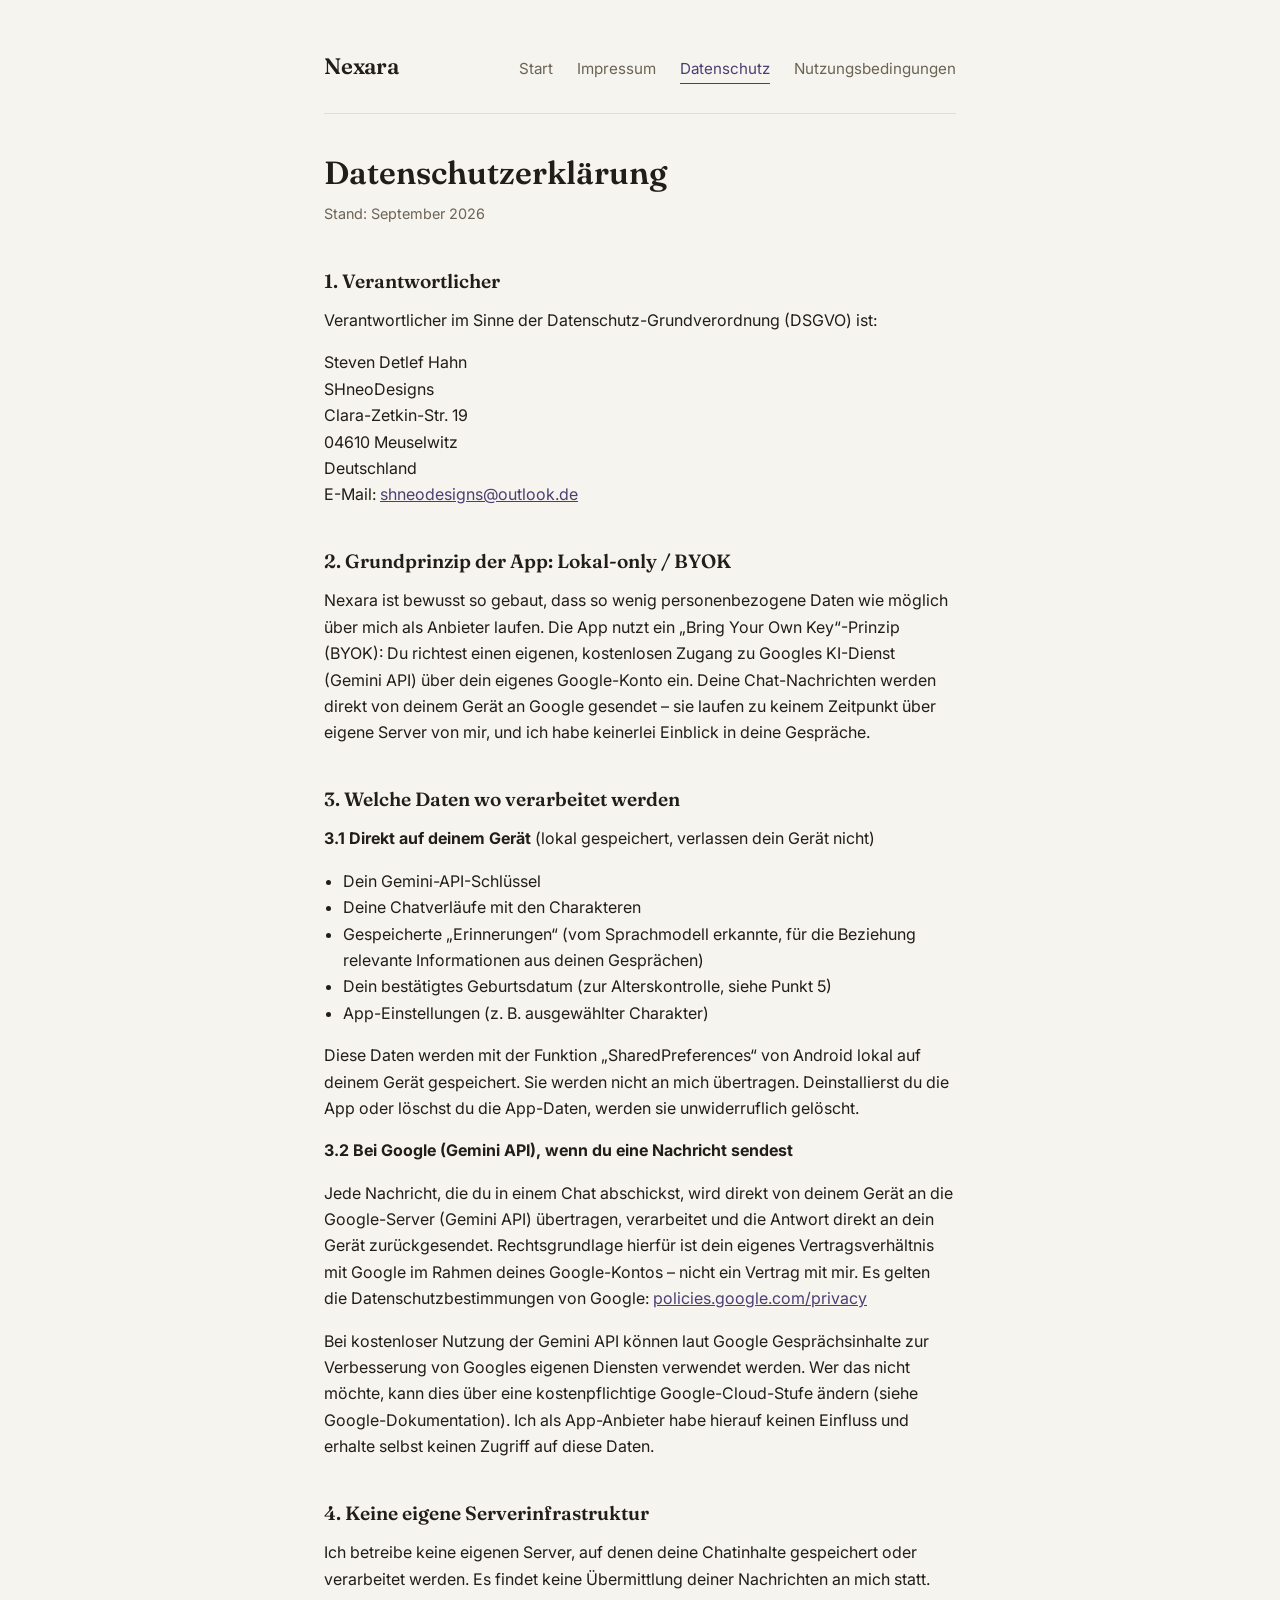
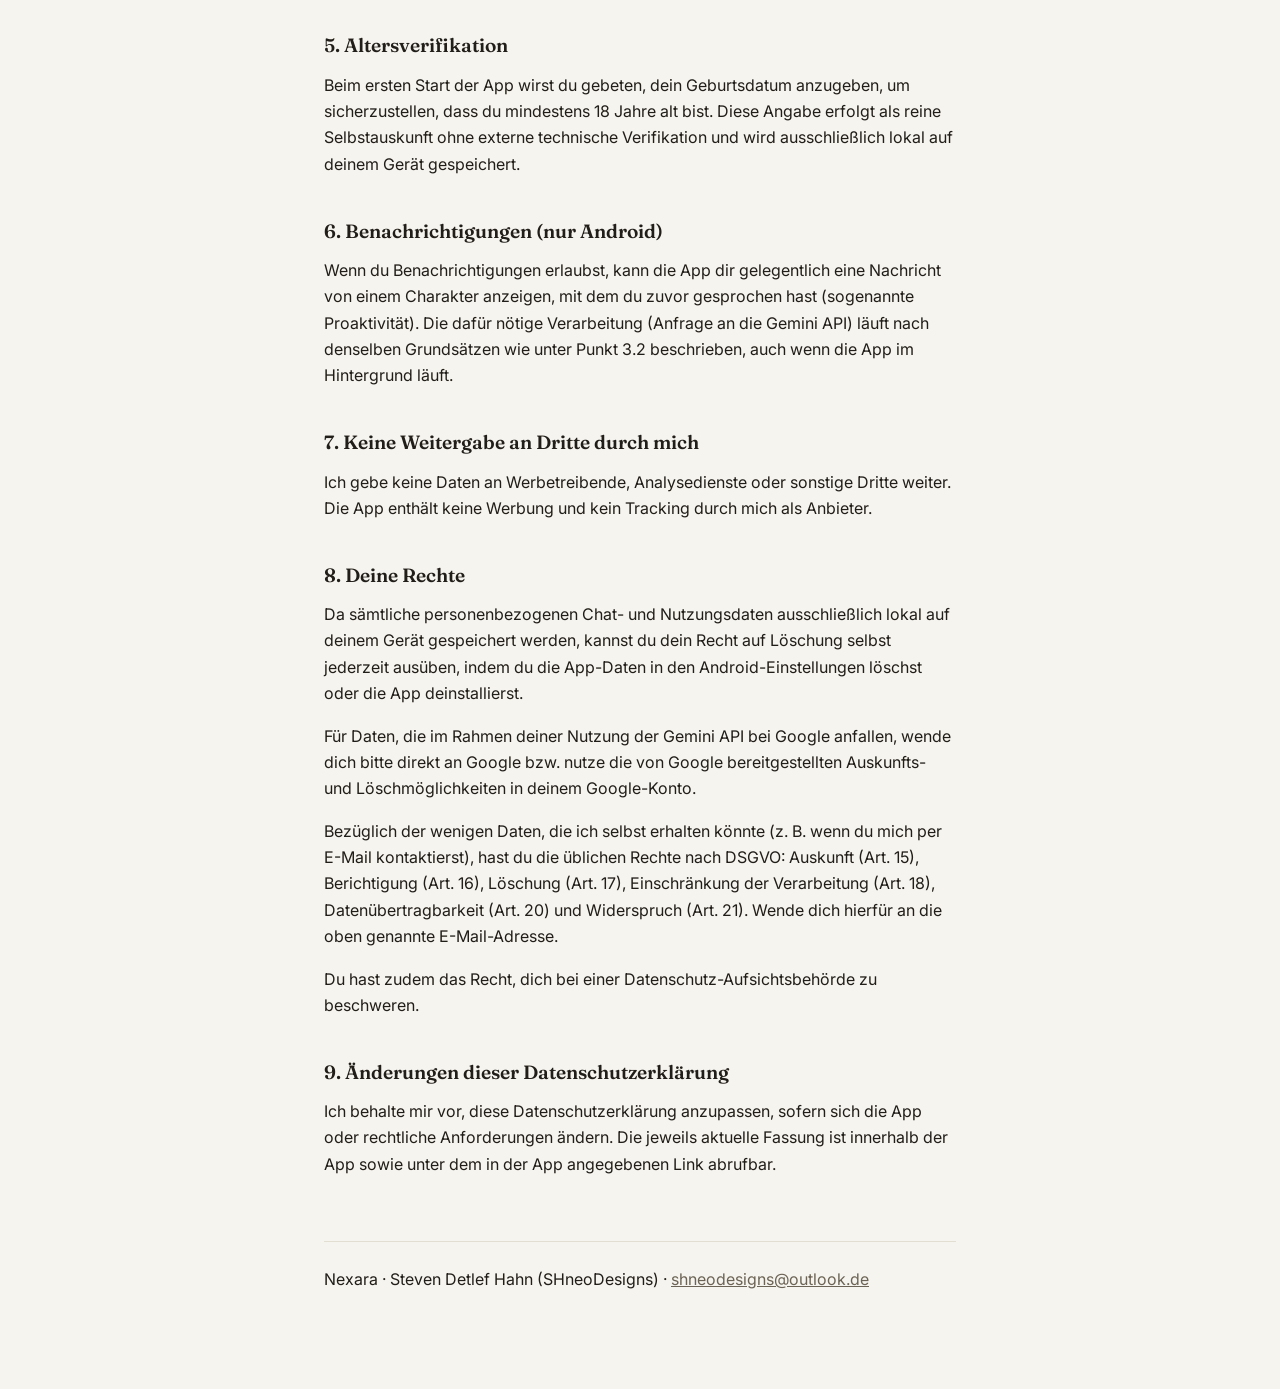
==== datenschutz.html @ 1ff5580c "Add files via upload" ====
<!DOCTYPE html>
<html lang="de">
<head>
<meta charset="UTF-8">
<meta name="viewport" content="width=device-width, initial-scale=1">
<title>Datenschutzerklärung – Nexara</title>
<meta name="description" content="Datenschutzerklärung der App Nexara gemäß DSGVO.">
<link rel="preconnect" href="https://fonts.googleapis.com">
<link href="https://fonts.googleapis.com/css2?family=Fraunces:wght@500;600&family=Inter:wght@400;500&display=swap" rel="stylesheet">
<link rel="stylesheet" href="style.css">
</head>
<body>
<div class="wrap">

  <header class="site">
    <a class="wordmark" href="index.html">Nexara</a>
    <nav class="site">
      <a href="index.html">Start</a>
      <a href="impressum.html">Impressum</a>
      <a href="datenschutz.html" aria-current="page">Datenschutz</a>
      <a href="nutzungsbedingungen.html">Nutzungsbedingungen</a>
    </nav>
  </header>

  <main>
    <h1>Datenschutzerklärung</h1>
    <p class="meta">Stand: September 2026</p>

    <h2>1. Verantwortlicher</h2>
    <p>Verantwortlicher im Sinne der Datenschutz-Grundverordnung (DSGVO) ist:</p>
    <p>
      Steven Detlef Hahn<br>
      SHneoDesigns<br>
      Clara-Zetkin-Str. 19<br>
      04610 Meuselwitz<br>
      Deutschland<br>
      E-Mail: <a href="mailto:shneodesigns@outlook.de">shneodesigns@outlook.de</a>
    </p>

    <h2>2. Grundprinzip der App: Lokal-only / BYOK</h2>
    <p>Nexara ist bewusst so gebaut, dass so wenig personenbezogene Daten wie möglich über mich als Anbieter laufen. Die App nutzt ein „Bring Your Own Key“-Prinzip (BYOK): Du richtest einen eigenen, kostenlosen Zugang zu Googles KI-Dienst (Gemini API) über dein eigenes Google-Konto ein. Deine Chat-Nachrichten werden direkt von deinem Gerät an Google gesendet – sie laufen zu keinem Zeitpunkt über eigene Server von mir, und ich habe keinerlei Einblick in deine Gespräche.</p>

    <h2>3. Welche Daten wo verarbeitet werden</h2>
    <p><strong>3.1 Direkt auf deinem Gerät</strong> (lokal gespeichert, verlassen dein Gerät nicht)</p>
    <ul>
      <li>Dein Gemini-API-Schlüssel</li>
      <li>Deine Chatverläufe mit den Charakteren</li>
      <li>Gespeicherte „Erinnerungen“ (vom Sprachmodell erkannte, für die Beziehung relevante Informationen aus deinen Gesprächen)</li>
      <li>Dein bestätigtes Geburtsdatum (zur Alterskontrolle, siehe Punkt 5)</li>
      <li>App-Einstellungen (z. B. ausgewählter Charakter)</li>
    </ul>
    <p>Diese Daten werden mit der Funktion „SharedPreferences“ von Android lokal auf deinem Gerät gespeichert. Sie werden nicht an mich übertragen. Deinstallierst du die App oder löschst du die App-Daten, werden sie unwiderruflich gelöscht.</p>

    <p><strong>3.2 Bei Google (Gemini API), wenn du eine Nachricht sendest</strong></p>
    <p>Jede Nachricht, die du in einem Chat abschickst, wird direkt von deinem Gerät an die Google-Server (Gemini API) übertragen, verarbeitet und die Antwort direkt an dein Gerät zurückgesendet. Rechtsgrundlage hierfür ist dein eigenes Vertragsverhältnis mit Google im Rahmen deines Google-Kontos – nicht ein Vertrag mit mir. Es gelten die Datenschutzbestimmungen von Google: <a href="https://policies.google.com/privacy" target="_blank" rel="noopener">policies.google.com/privacy</a></p>
    <p>Bei kostenloser Nutzung der Gemini API können laut Google Gesprächsinhalte zur Verbesserung von Googles eigenen Diensten verwendet werden. Wer das nicht möchte, kann dies über eine kostenpflichtige Google-Cloud-Stufe ändern (siehe Google-Dokumentation). Ich als App-Anbieter habe hierauf keinen Einfluss und erhalte selbst keinen Zugriff auf diese Daten.</p>

    <h2>4. Keine eigene Serverinfrastruktur</h2>
    <p>Ich betreibe keine eigenen Server, auf denen deine Chatinhalte gespeichert oder verarbeitet werden. Es findet keine Übermittlung deiner Nachrichten an mich statt.</p>

    <h2>5. Altersverifikation</h2>
    <p>Beim ersten Start der App wirst du gebeten, dein Geburtsdatum anzugeben, um sicherzustellen, dass du mindestens 18 Jahre alt bist. Diese Angabe erfolgt als reine Selbstauskunft ohne externe technische Verifikation und wird ausschließlich lokal auf deinem Gerät gespeichert.</p>

    <h2>6. Benachrichtigungen (nur Android)</h2>
    <p>Wenn du Benachrichtigungen erlaubst, kann die App dir gelegentlich eine Nachricht von einem Charakter anzeigen, mit dem du zuvor gesprochen hast (sogenannte Proaktivität). Die dafür nötige Verarbeitung (Anfrage an die Gemini API) läuft nach denselben Grundsätzen wie unter Punkt 3.2 beschrieben, auch wenn die App im Hintergrund läuft.</p>

    <h2>7. Keine Weitergabe an Dritte durch mich</h2>
    <p>Ich gebe keine Daten an Werbetreibende, Analysedienste oder sonstige Dritte weiter. Die App enthält keine Werbung und kein Tracking durch mich als Anbieter.</p>

    <h2>8. Deine Rechte</h2>
    <p>Da sämtliche personenbezogenen Chat- und Nutzungsdaten ausschließlich lokal auf deinem Gerät gespeichert werden, kannst du dein Recht auf Löschung selbst jederzeit ausüben, indem du die App-Daten in den Android-Einstellungen löschst oder die App deinstallierst.</p>
    <p>Für Daten, die im Rahmen deiner Nutzung der Gemini API bei Google anfallen, wende dich bitte direkt an Google bzw. nutze die von Google bereitgestellten Auskunfts- und Löschmöglichkeiten in deinem Google-Konto.</p>
    <p>Bezüglich der wenigen Daten, die ich selbst erhalten könnte (z. B. wenn du mich per E-Mail kontaktierst), hast du die üblichen Rechte nach DSGVO: Auskunft (Art. 15), Berichtigung (Art. 16), Löschung (Art. 17), Einschränkung der Verarbeitung (Art. 18), Datenübertragbarkeit (Art. 20) und Widerspruch (Art. 21). Wende dich hierfür an die oben genannte E-Mail-Adresse.</p>
    <p>Du hast zudem das Recht, dich bei einer Datenschutz-Aufsichtsbehörde zu beschweren.</p>

    <h2>9. Änderungen dieser Datenschutzerklärung</h2>
    <p>Ich behalte mir vor, diese Datenschutzerklärung anzupassen, sofern sich die App oder rechtliche Anforderungen ändern. Die jeweils aktuelle Fassung ist innerhalb der App sowie unter dem in der App angegebenen Link abrufbar.</p>
  </main>

  <footer class="site">
    <p>Nexara · Steven Detlef Hahn (SHneoDesigns) · <a href="mailto:shneodesigns@outlook.de">shneodesigns@outlook.de</a></p>
  </footer>

</div>
</body>
</html>
---- style.css ----
:root {
  --bg: #F6F4EE;
  --ink: #211D18;
  --ink-muted: #6B6355;
  --accent: #4B3F72;
  --accent-soft: #EFEAF7;
  --border: #E3DED2;
}

* { box-sizing: border-box; }

body {
  background: var(--bg);
  color: var(--ink);
  font-family: 'Inter', -apple-system, Segoe UI, Roboto, sans-serif;
  line-height: 1.65;
  margin: 0;
  -webkit-font-smoothing: antialiased;
}

.wrap {
  max-width: 680px;
  margin: 0 auto;
  padding: 3rem 1.5rem 5rem;
}

header.site {
  display: flex;
  justify-content: space-between;
  align-items: baseline;
  flex-wrap: wrap;
  row-gap: 1rem;
  column-gap: 2rem;
  padding-bottom: 1.75rem;
  border-bottom: 1px solid var(--border);
  margin-bottom: 2.5rem;
}

.wordmark {
  font-family: 'Fraunces', Georgia, serif;
  font-size: 1.4rem;
  font-weight: 600;
  letter-spacing: -0.01em;
  color: var(--ink);
  text-decoration: none;
}

nav.site {
  display: flex;
  flex-wrap: wrap;
  column-gap: 1.5rem;
  row-gap: 0.4rem;
}

nav.site a {
  color: var(--ink-muted);
  text-decoration: none;
  font-size: 0.95rem;
  padding-bottom: 2px;
  border-bottom: 1px solid transparent;
}

nav.site a:hover {
  color: var(--ink);
}

nav.site a[aria-current="page"] {
  color: var(--accent);
  border-bottom: 1px solid var(--accent);
}

h1 {
  font-family: 'Fraunces', Georgia, serif;
  font-weight: 600;
  font-size: 2rem;
  line-height: 1.2;
  margin: 0 0 0.6rem;
}

.meta {
  color: var(--ink-muted);
  font-size: 0.9rem;
  margin-bottom: 2.5rem;
}

h2 {
  font-family: 'Fraunces', Georgia, serif;
  font-weight: 600;
  font-size: 1.2rem;
  margin-top: 2.4rem;
  margin-bottom: 0.6rem;
  color: var(--ink);
}

p, li {
  font-size: 1rem;
  color: var(--ink);
}

p {
  margin: 0 0 1rem;
}

ul {
  padding-left: 1.2rem;
  margin: 0 0 1rem;
}

a {
  color: var(--accent);
}

a:hover {
  text-decoration-thickness: 2px;
}

section + section {
  margin-top: 0;
}

.intro {
  font-size: 1.1rem;
  color: var(--ink-muted);
  max-width: 58ch;
  margin-bottom: 2.5rem;
}

.doclist {
  list-style: none;
  padding: 0;
  margin: 0;
  display: flex;
  flex-direction: column;
  gap: 0.9rem;
}

.doclist a {
  display: block;
  padding: 1rem 1.25rem;
  border: 1px solid var(--border);
  border-radius: 4px;
  text-decoration: none;
  color: var(--ink);
  background: #FFFFFF;
}

.doclist a:hover {
  border-color: var(--accent);
}

.doclist .label {
  font-family: 'Fraunces', Georgia, serif;
  font-size: 1.05rem;
  display: block;
}

.doclist .desc {
  color: var(--ink-muted);
  font-size: 0.9rem;
  margin-top: 0.25rem;
  display: block;
}

footer.site {
  margin-top: 4rem;
  padding-top: 1.5rem;
  border-top: 1px solid var(--border);
  color: var(--ink-muted);
  font-size: 0.85rem;
}

footer.site a {
  color: var(--ink-muted);
}

@media (max-width: 480px) {
  h1 { font-size: 1.6rem; }
  .wrap { padding: 2rem 1.25rem 3.5rem; }
}
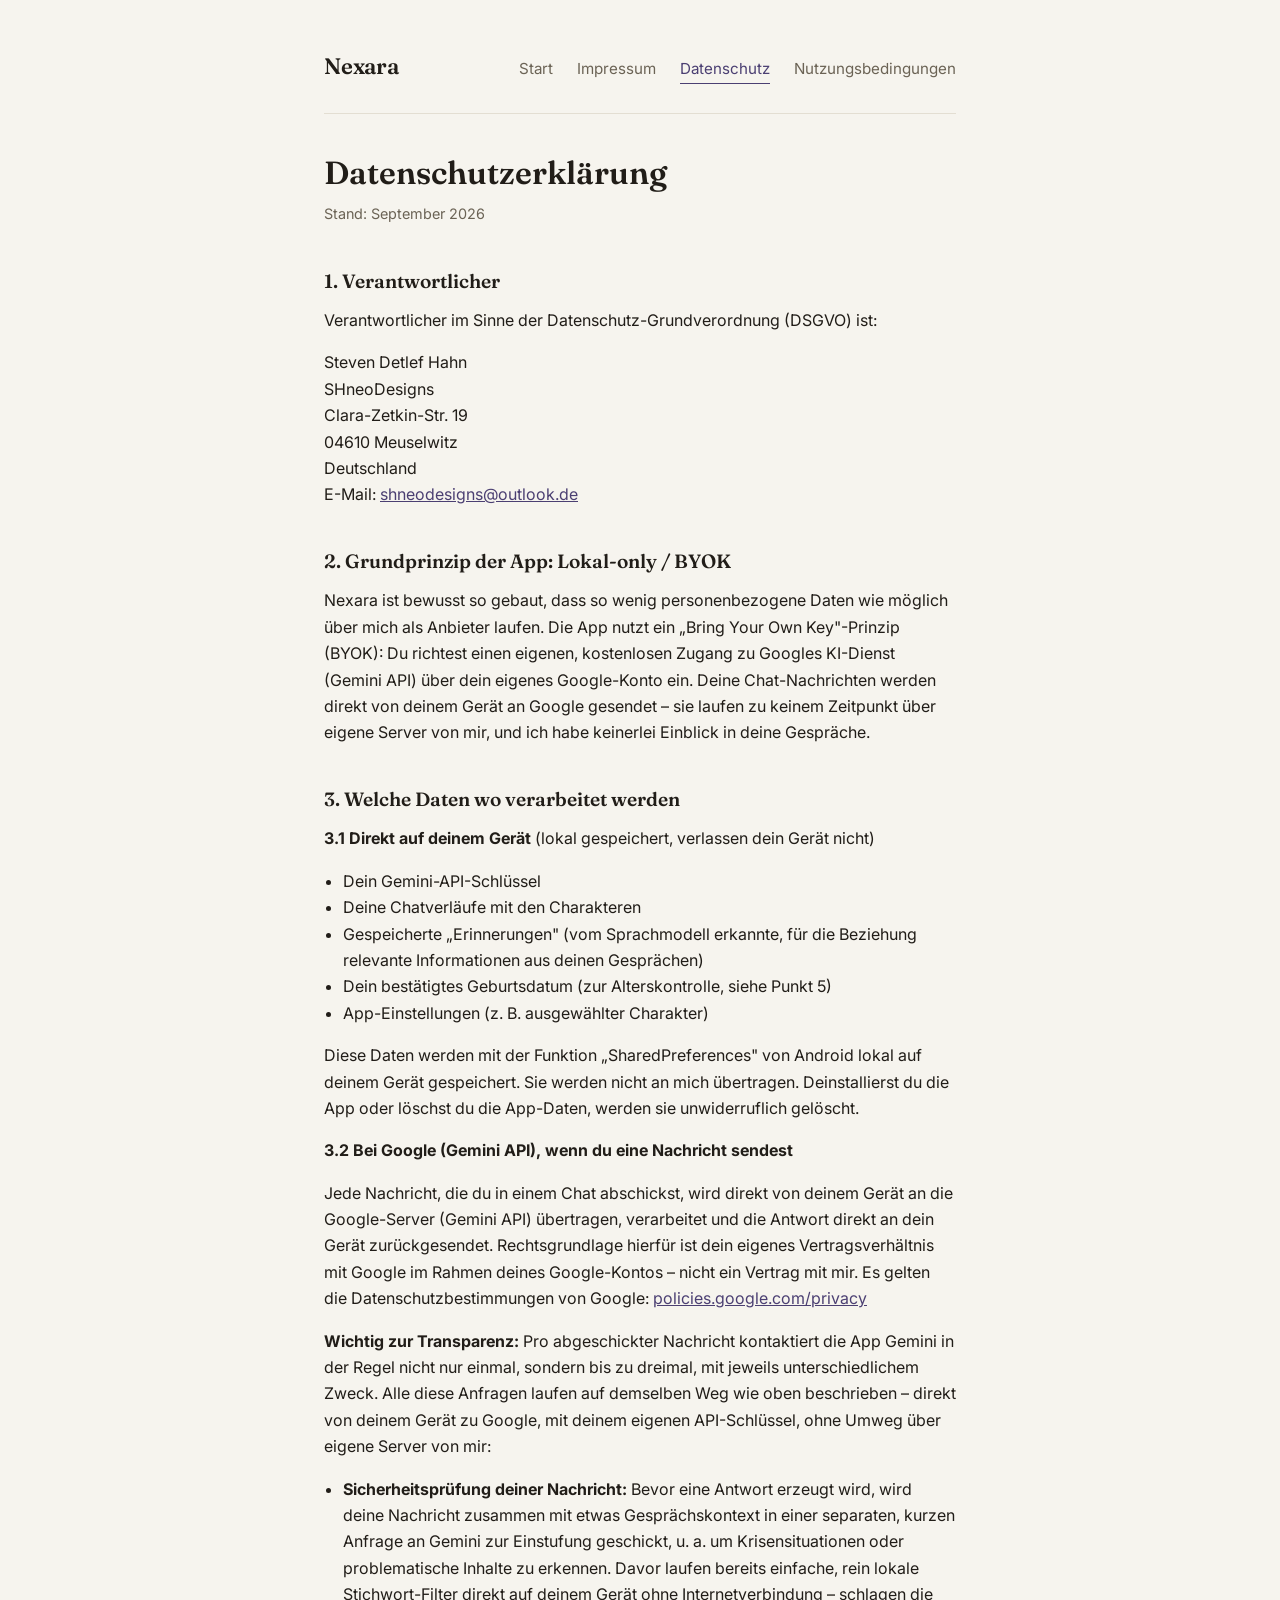
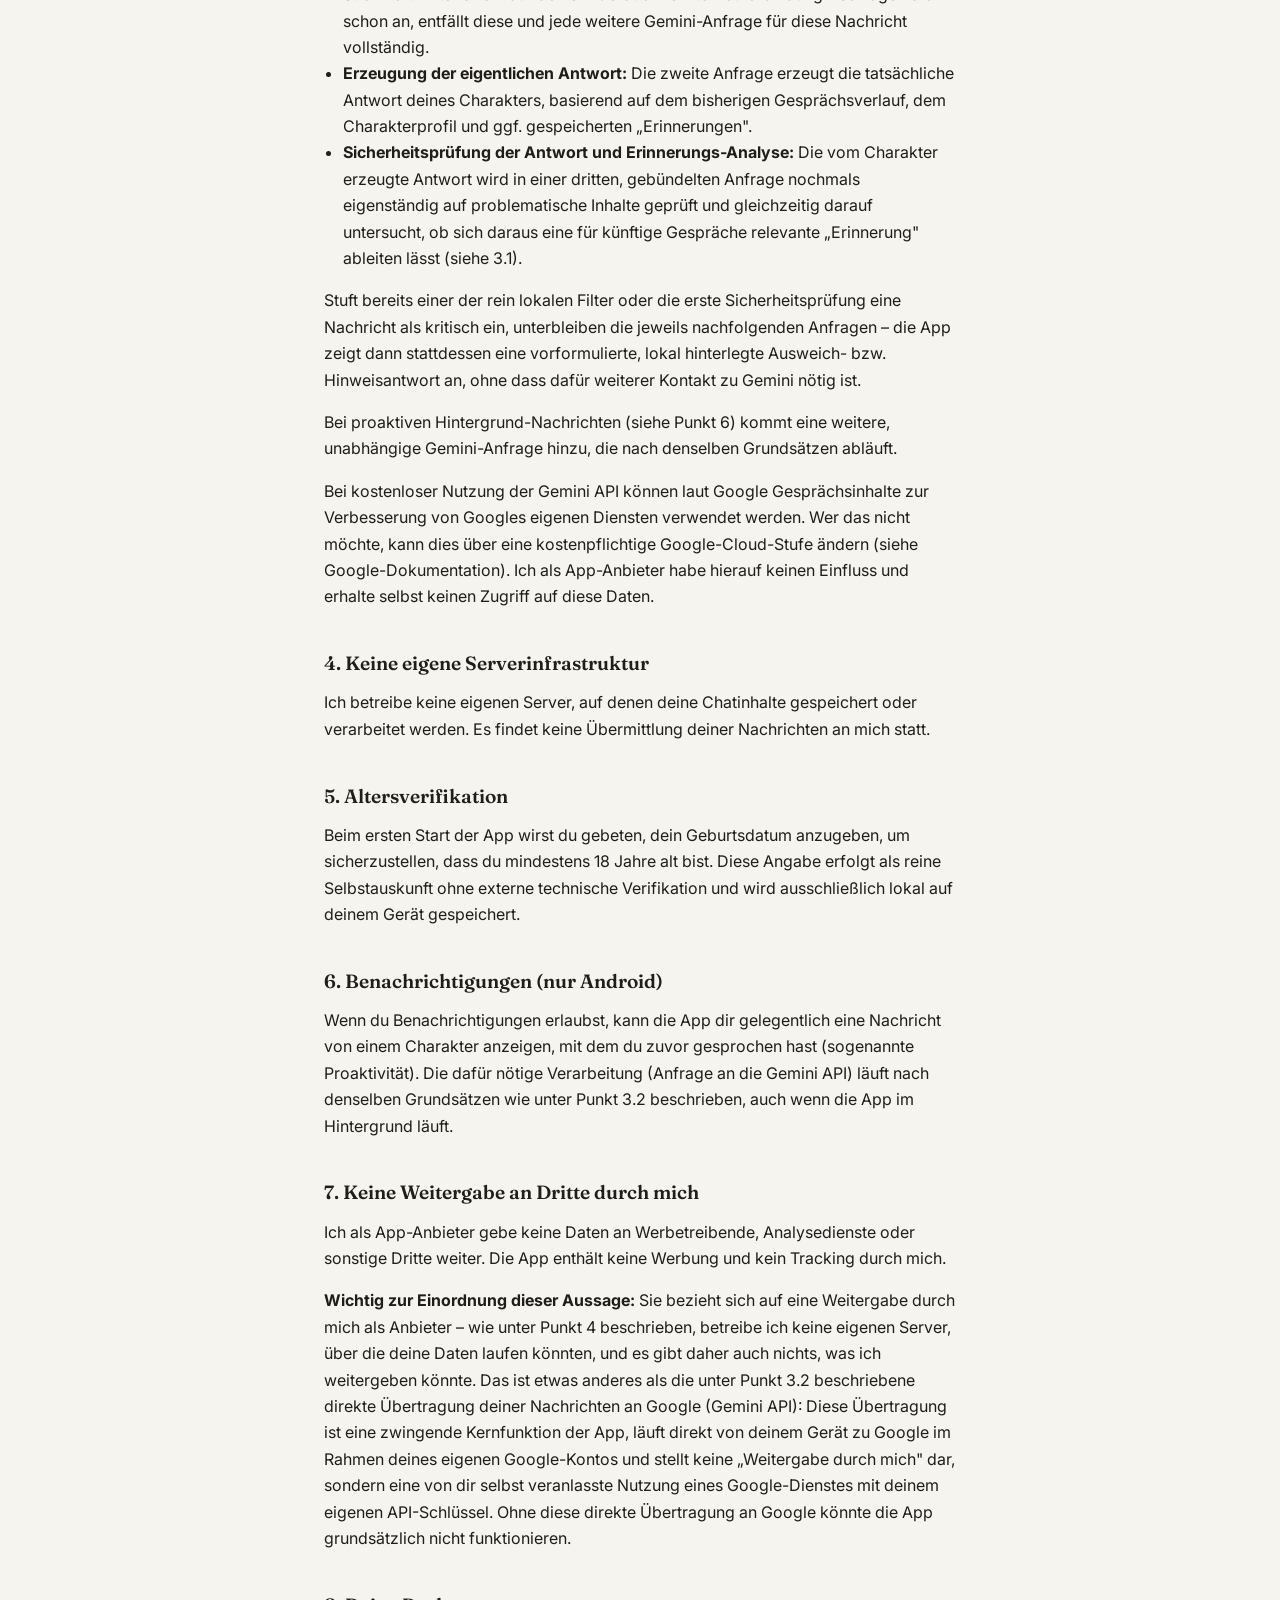
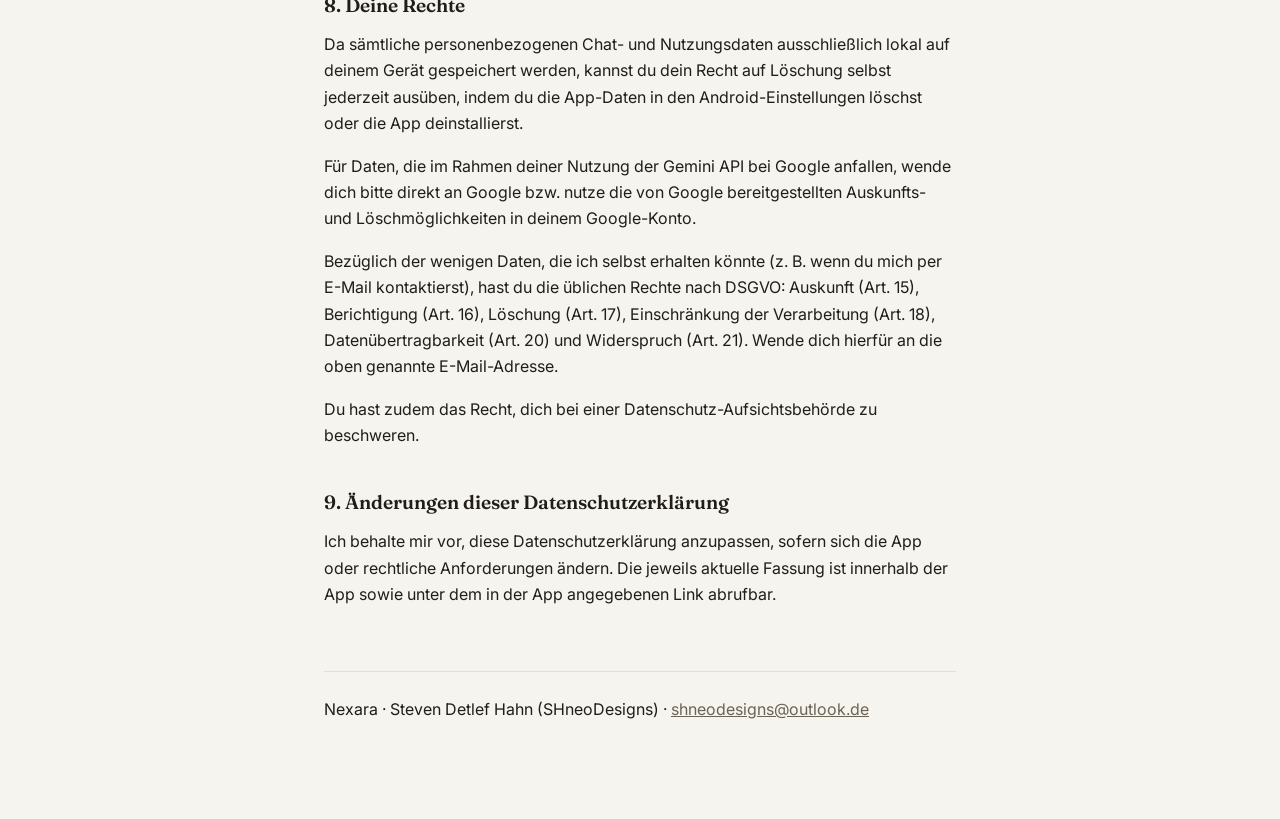
==== commit 7143378f: "Fix HTML entity encoding in datenschutz.html" ====
--- a/datenschutz.html
+++ b/datenschutz.html
@@ -38,21 +38,31 @@
     </p>
 
     <h2>2. Grundprinzip der App: Lokal-only / BYOK</h2>
-    <p>Nexara ist bewusst so gebaut, dass so wenig personenbezogene Daten wie möglich über mich als Anbieter laufen. Die App nutzt ein „Bring Your Own Key“-Prinzip (BYOK): Du richtest einen eigenen, kostenlosen Zugang zu Googles KI-Dienst (Gemini API) über dein eigenes Google-Konto ein. Deine Chat-Nachrichten werden direkt von deinem Gerät an Google gesendet – sie laufen zu keinem Zeitpunkt über eigene Server von mir, und ich habe keinerlei Einblick in deine Gespräche.</p>
+    <p>Nexara ist bewusst so gebaut, dass so wenig personenbezogene Daten wie möglich über mich als Anbieter laufen. Die App nutzt ein „Bring Your Own Key"-Prinzip (BYOK): Du richtest einen eigenen, kostenlosen Zugang zu Googles KI-Dienst (Gemini API) über dein eigenes Google-Konto ein. Deine Chat-Nachrichten werden direkt von deinem Gerät an Google gesendet – sie laufen zu keinem Zeitpunkt über eigene Server von mir, und ich habe keinerlei Einblick in deine Gespräche.</p>
 
     <h2>3. Welche Daten wo verarbeitet werden</h2>
     <p><strong>3.1 Direkt auf deinem Gerät</strong> (lokal gespeichert, verlassen dein Gerät nicht)</p>
     <ul>
       <li>Dein Gemini-API-Schlüssel</li>
       <li>Deine Chatverläufe mit den Charakteren</li>
-      <li>Gespeicherte „Erinnerungen“ (vom Sprachmodell erkannte, für die Beziehung relevante Informationen aus deinen Gesprächen)</li>
+      <li>Gespeicherte „Erinnerungen" (vom Sprachmodell erkannte, für die Beziehung relevante Informationen aus deinen Gesprächen)</li>
       <li>Dein bestätigtes Geburtsdatum (zur Alterskontrolle, siehe Punkt 5)</li>
       <li>App-Einstellungen (z. B. ausgewählter Charakter)</li>
     </ul>
-    <p>Diese Daten werden mit der Funktion „SharedPreferences“ von Android lokal auf deinem Gerät gespeichert. Sie werden nicht an mich übertragen. Deinstallierst du die App oder löschst du die App-Daten, werden sie unwiderruflich gelöscht.</p>
+    <p>Diese Daten werden mit der Funktion „SharedPreferences" von Android lokal auf deinem Gerät gespeichert. Sie werden nicht an mich übertragen. Deinstallierst du die App oder löschst du die App-Daten, werden sie unwiderruflich gelöscht.</p>
 
     <p><strong>3.2 Bei Google (Gemini API), wenn du eine Nachricht sendest</strong></p>
     <p>Jede Nachricht, die du in einem Chat abschickst, wird direkt von deinem Gerät an die Google-Server (Gemini API) übertragen, verarbeitet und die Antwort direkt an dein Gerät zurückgesendet. Rechtsgrundlage hierfür ist dein eigenes Vertragsverhältnis mit Google im Rahmen deines Google-Kontos – nicht ein Vertrag mit mir. Es gelten die Datenschutzbestimmungen von Google: <a href="https://policies.google.com/privacy" target="_blank" rel="noopener">policies.google.com/privacy</a></p>
+
+    <p><strong>Wichtig zur Transparenz:</strong> Pro abgeschickter Nachricht kontaktiert die App Gemini in der Regel nicht nur einmal, sondern bis zu dreimal, mit jeweils unterschiedlichem Zweck. Alle diese Anfragen laufen auf demselben Weg wie oben beschrieben – direkt von deinem Gerät zu Google, mit deinem eigenen API-Schlüssel, ohne Umweg über eigene Server von mir:</p>
+    <ul>
+      <li><strong>Sicherheitsprüfung deiner Nachricht:</strong> Bevor eine Antwort erzeugt wird, wird deine Nachricht zusammen mit etwas Gesprächskontext in einer separaten, kurzen Anfrage an Gemini zur Einstufung geschickt, u. a. um Krisensituationen oder problematische Inhalte zu erkennen. Davor laufen bereits einfache, rein lokale Stichwort-Filter direkt auf deinem Gerät ohne Internetverbindung – schlagen die schon an, entfällt diese und jede weitere Gemini-Anfrage für diese Nachricht vollständig.</li>
+      <li><strong>Erzeugung der eigentlichen Antwort:</strong> Die zweite Anfrage erzeugt die tatsächliche Antwort deines Charakters, basierend auf dem bisherigen Gesprächsverlauf, dem Charakterprofil und ggf. gespeicherten „Erinnerungen".</li>
+      <li><strong>Sicherheitsprüfung der Antwort und Erinnerungs-Analyse:</strong> Die vom Charakter erzeugte Antwort wird in einer dritten, gebündelten Anfrage nochmals eigenständig auf problematische Inhalte geprüft und gleichzeitig darauf untersucht, ob sich daraus eine für künftige Gespräche relevante „Erinnerung" ableiten lässt (siehe 3.1).</li>
+    </ul>
+    <p>Stuft bereits einer der rein lokalen Filter oder die erste Sicherheitsprüfung eine Nachricht als kritisch ein, unterbleiben die jeweils nachfolgenden Anfragen – die App zeigt dann stattdessen eine vorformulierte, lokal hinterlegte Ausweich- bzw. Hinweisantwort an, ohne dass dafür weiterer Kontakt zu Gemini nötig ist.</p>
+    <p>Bei proaktiven Hintergrund-Nachrichten (siehe Punkt 6) kommt eine weitere, unabhängige Gemini-Anfrage hinzu, die nach denselben Grundsätzen abläuft.</p>
+
     <p>Bei kostenloser Nutzung der Gemini API können laut Google Gesprächsinhalte zur Verbesserung von Googles eigenen Diensten verwendet werden. Wer das nicht möchte, kann dies über eine kostenpflichtige Google-Cloud-Stufe ändern (siehe Google-Dokumentation). Ich als App-Anbieter habe hierauf keinen Einfluss und erhalte selbst keinen Zugriff auf diese Daten.</p>
 
     <h2>4. Keine eigene Serverinfrastruktur</h2>
@@ -65,7 +75,8 @@
     <p>Wenn du Benachrichtigungen erlaubst, kann die App dir gelegentlich eine Nachricht von einem Charakter anzeigen, mit dem du zuvor gesprochen hast (sogenannte Proaktivität). Die dafür nötige Verarbeitung (Anfrage an die Gemini API) läuft nach denselben Grundsätzen wie unter Punkt 3.2 beschrieben, auch wenn die App im Hintergrund läuft.</p>
 
     <h2>7. Keine Weitergabe an Dritte durch mich</h2>
-    <p>Ich gebe keine Daten an Werbetreibende, Analysedienste oder sonstige Dritte weiter. Die App enthält keine Werbung und kein Tracking durch mich als Anbieter.</p>
+    <p>Ich als App-Anbieter gebe keine Daten an Werbetreibende, Analysedienste oder sonstige Dritte weiter. Die App enthält keine Werbung und kein Tracking durch mich.</p>
+    <p><strong>Wichtig zur Einordnung dieser Aussage:</strong> Sie bezieht sich auf eine Weitergabe durch mich als Anbieter – wie unter Punkt 4 beschrieben, betreibe ich keine eigenen Server, über die deine Daten laufen könnten, und es gibt daher auch nichts, was ich weitergeben könnte. Das ist etwas anderes als die unter Punkt 3.2 beschriebene direkte Übertragung deiner Nachrichten an Google (Gemini API): Diese Übertragung ist eine zwingende Kernfunktion der App, läuft direkt von deinem Gerät zu Google im Rahmen deines eigenen Google-Kontos und stellt keine „Weitergabe durch mich" dar, sondern eine von dir selbst veranlasste Nutzung eines Google-Dienstes mit deinem eigenen API-Schlüssel. Ohne diese direkte Übertragung an Google könnte die App grundsätzlich nicht funktionieren.</p>
 
     <h2>8. Deine Rechte</h2>
     <p>Da sämtliche personenbezogenen Chat- und Nutzungsdaten ausschließlich lokal auf deinem Gerät gespeichert werden, kannst du dein Recht auf Löschung selbst jederzeit ausüben, indem du die App-Daten in den Android-Einstellungen löschst oder die App deinstallierst.</p>
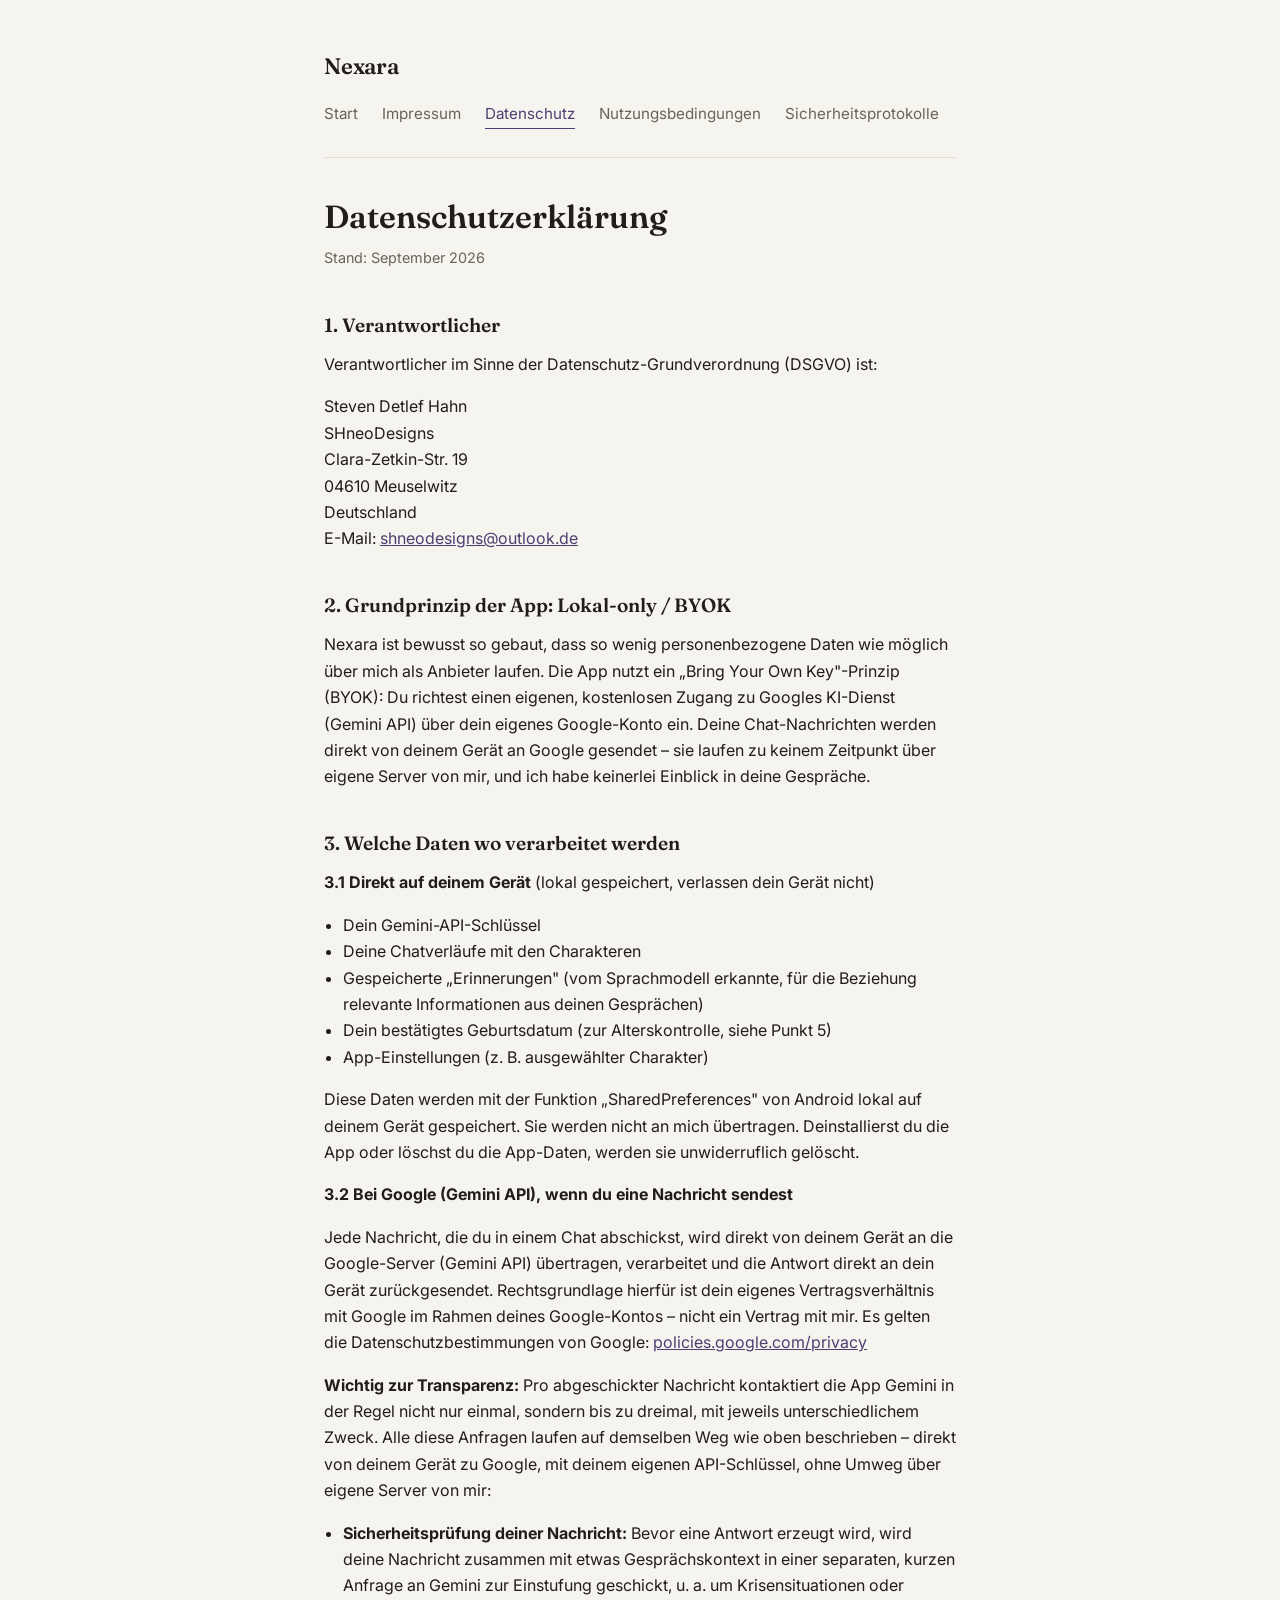
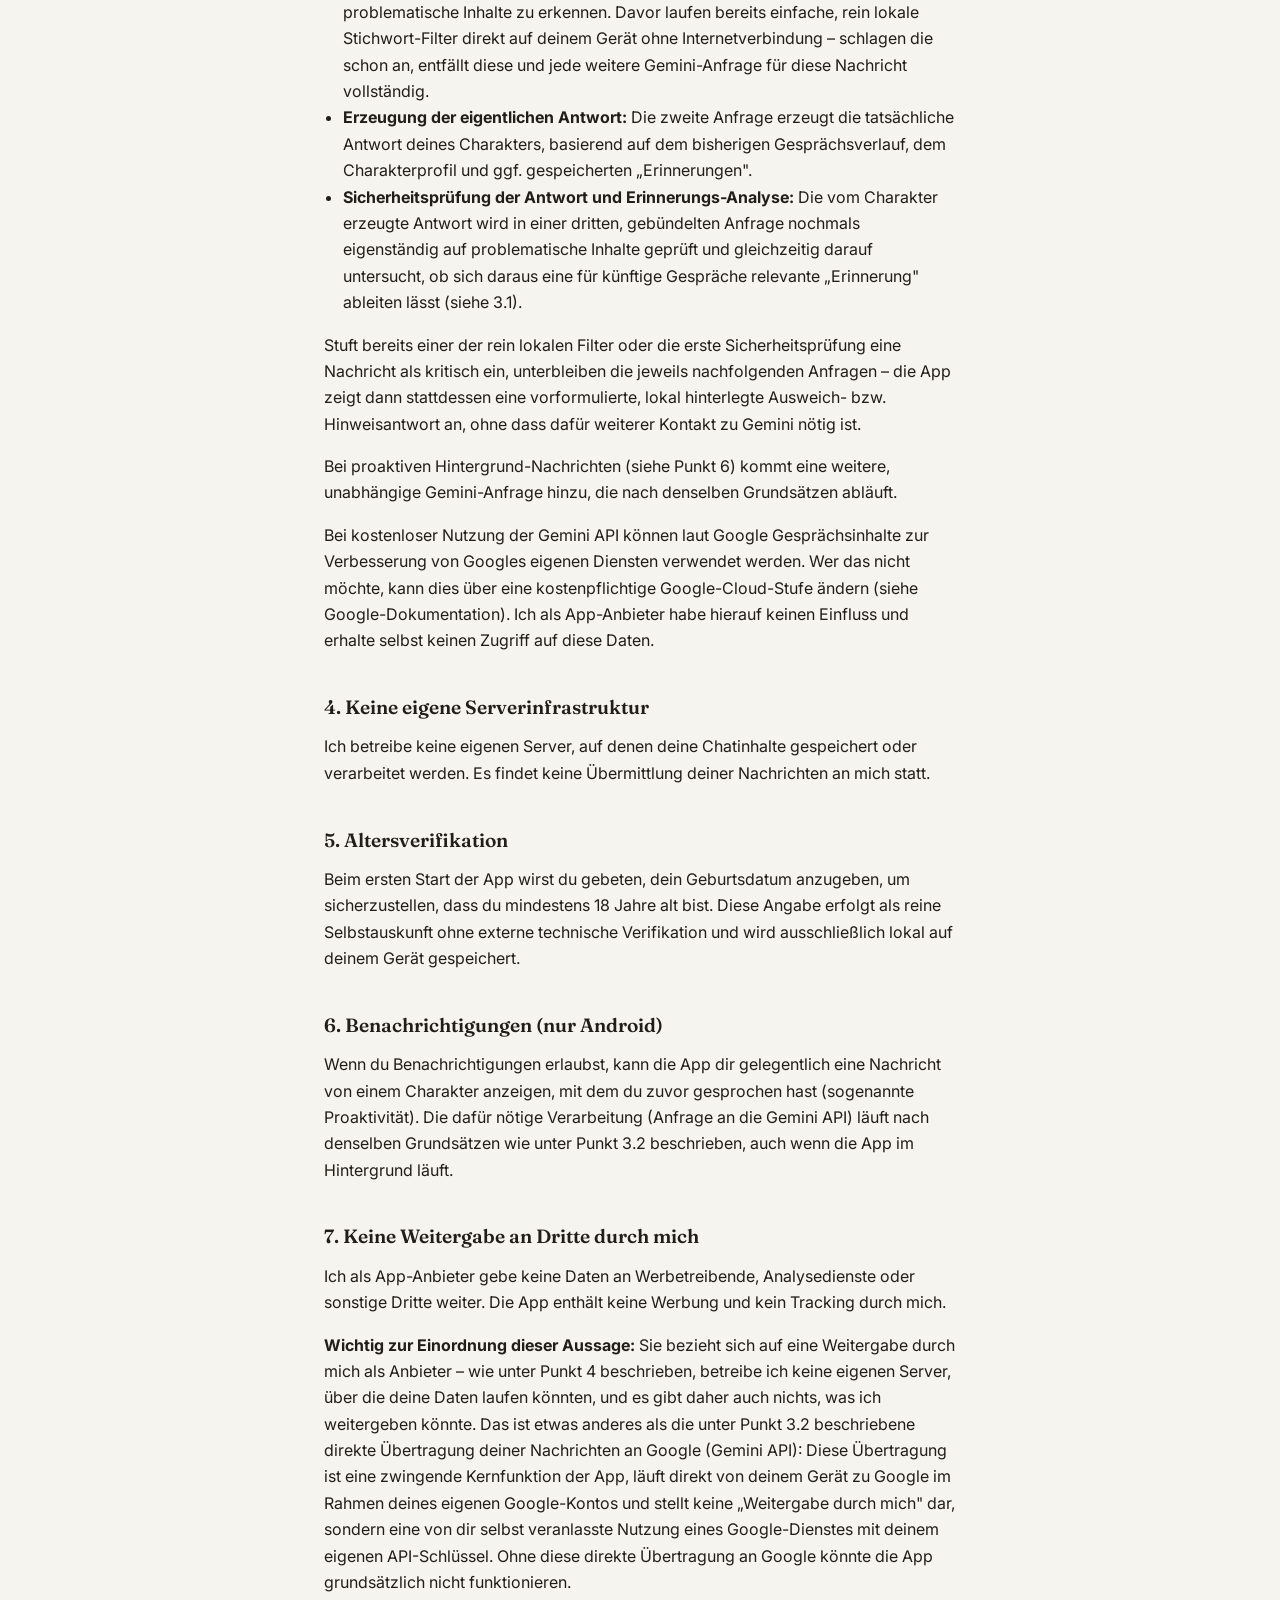
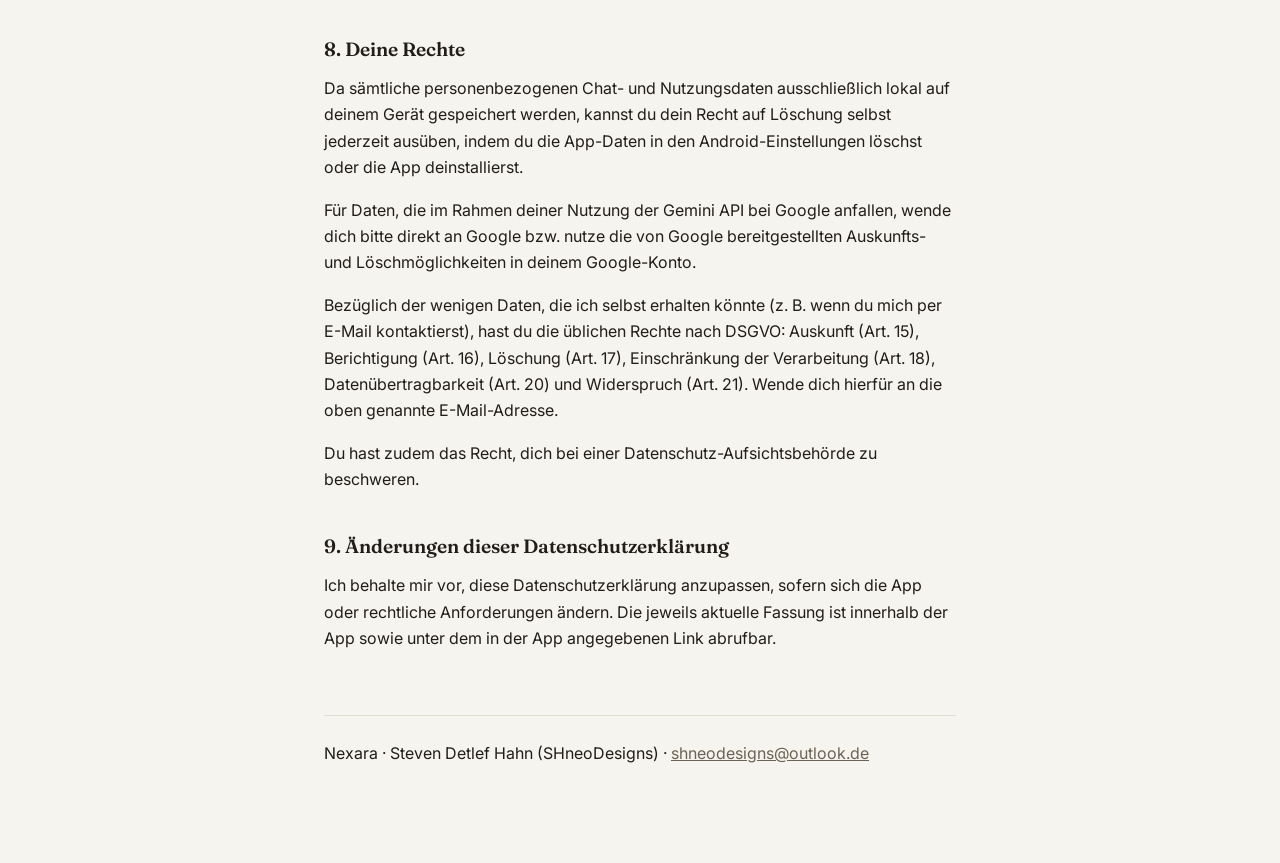
==== commit 466ef624: "Add link to Sicherheitsprotokolle in datenschutz.html" ====
--- a/datenschutz.html
+++ b/datenschutz.html
@@ -19,6 +19,7 @@
       <a href="impressum.html">Impressum</a>
       <a href="datenschutz.html" aria-current="page">Datenschutz</a>
       <a href="nutzungsbedingungen.html">Nutzungsbedingungen</a>
+      <a href="sicherheitsprotokolle.html">Sicherheitsprotokolle</a>
     </nav>
   </header>
 
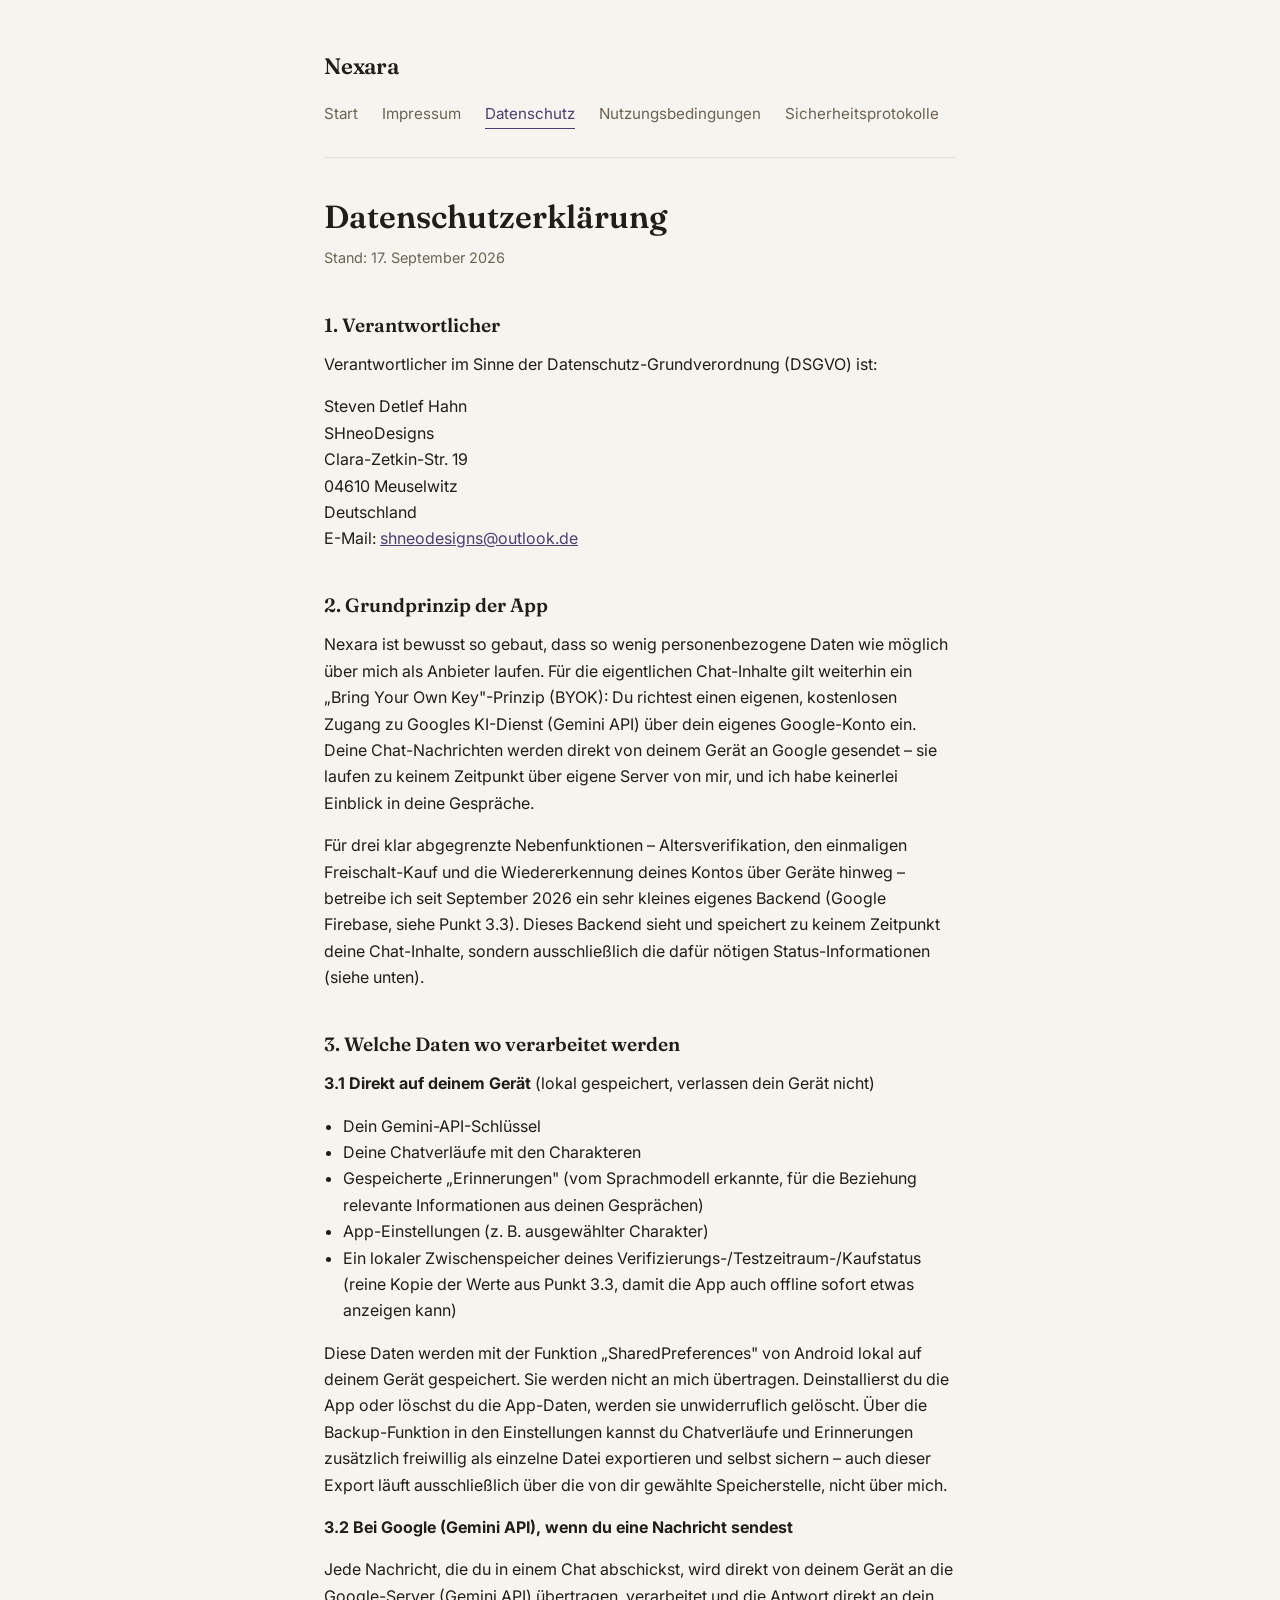
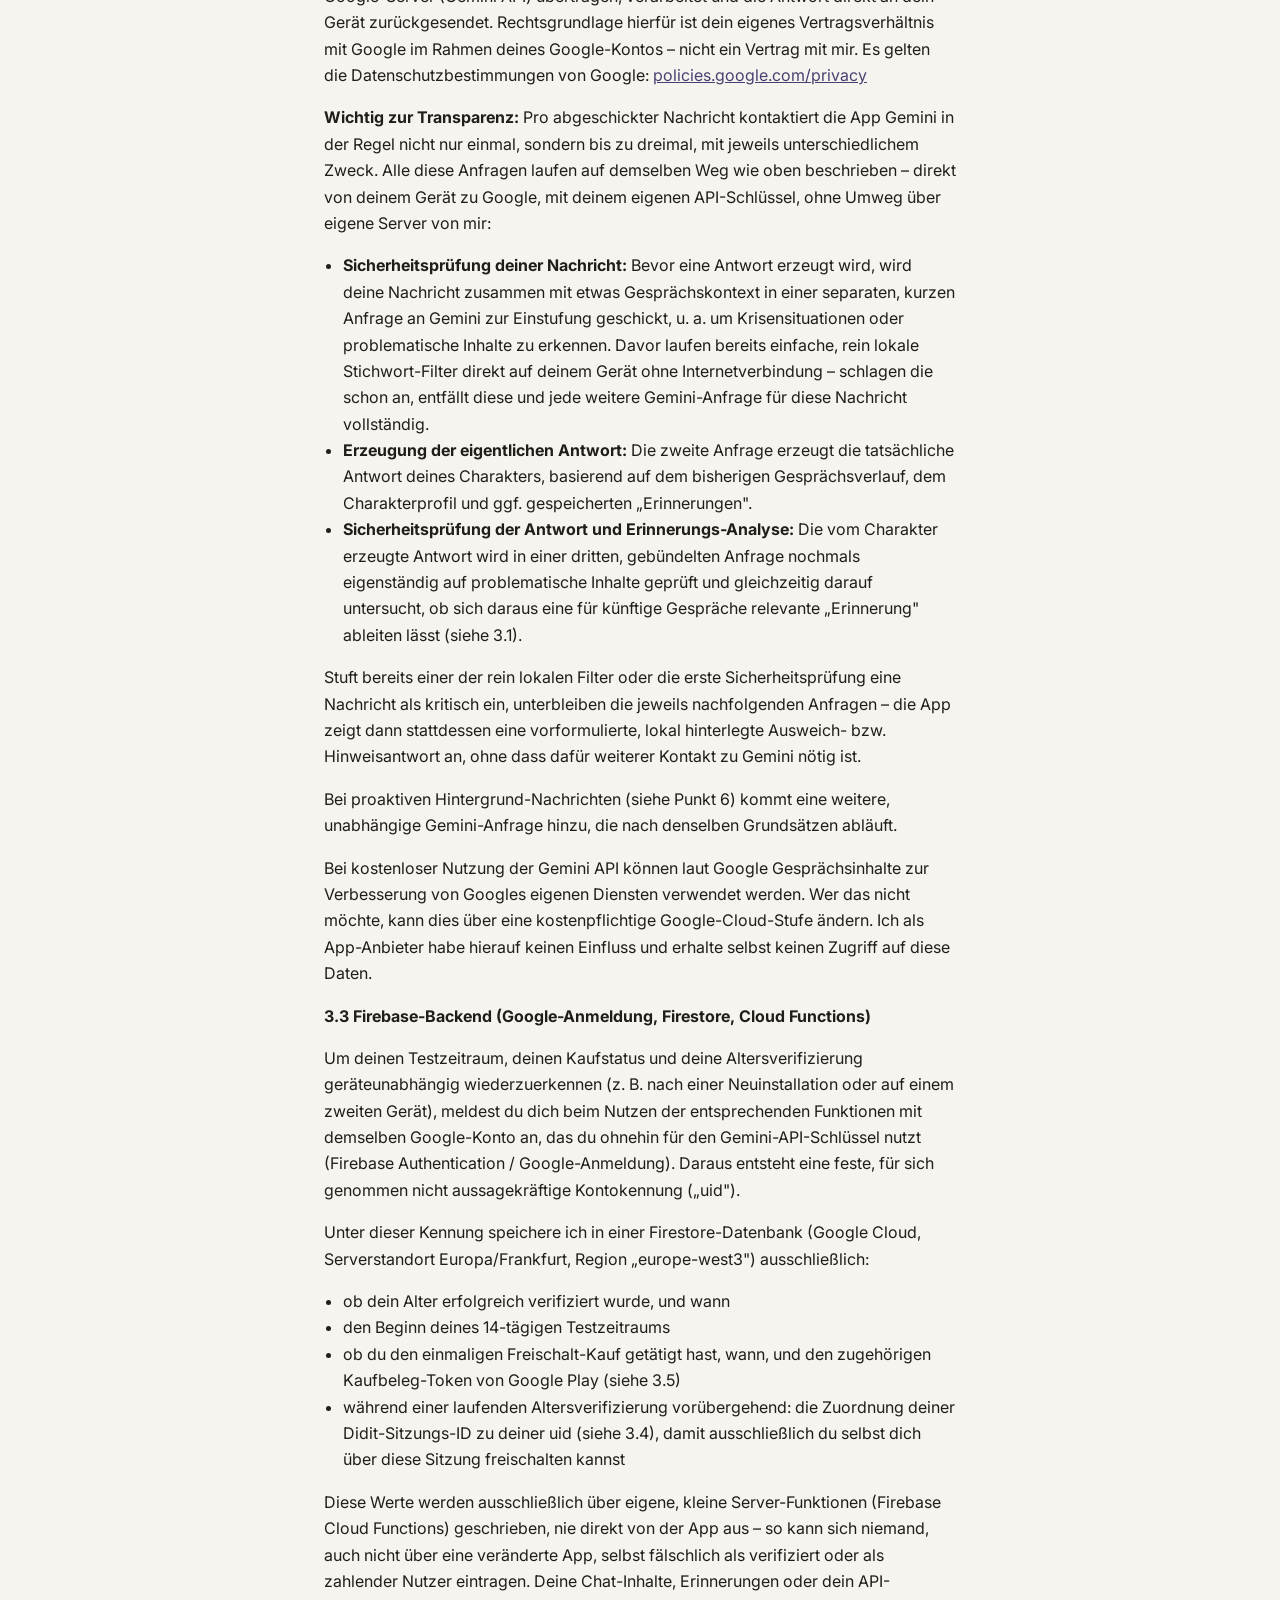
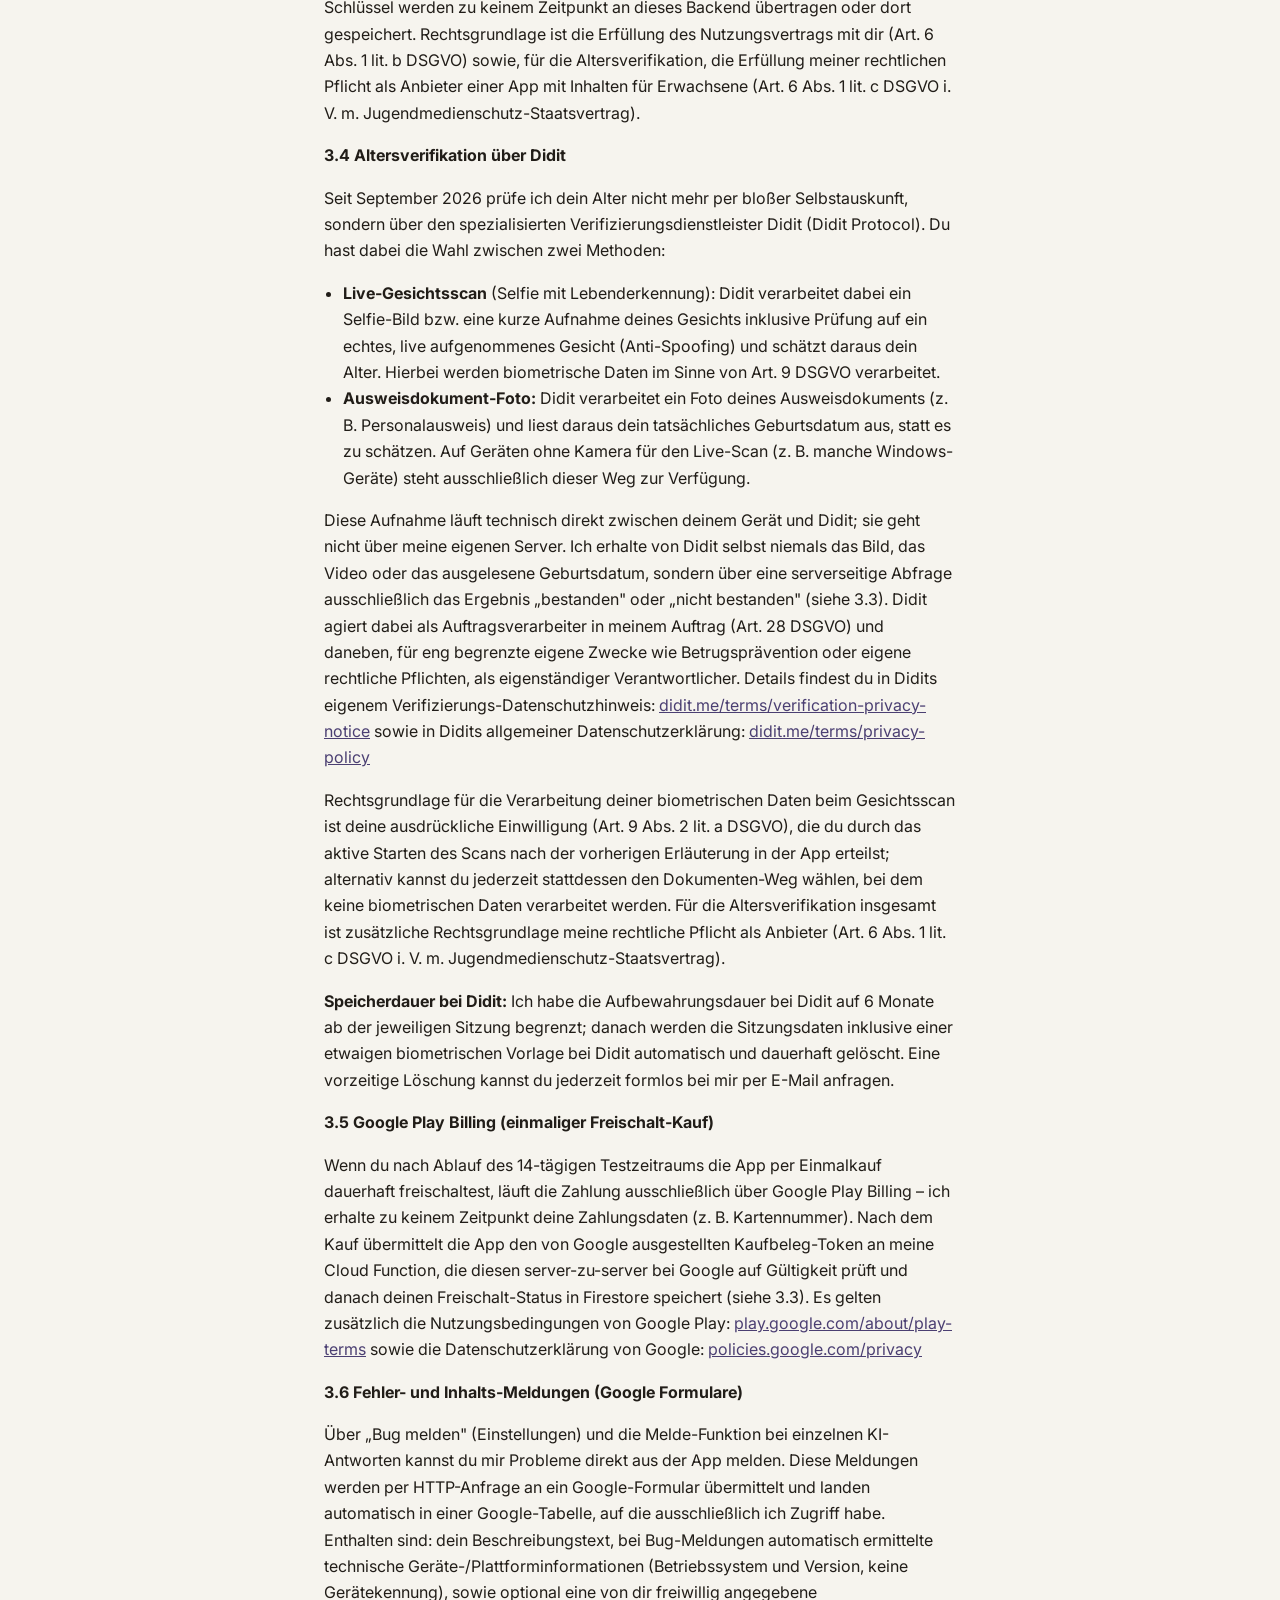
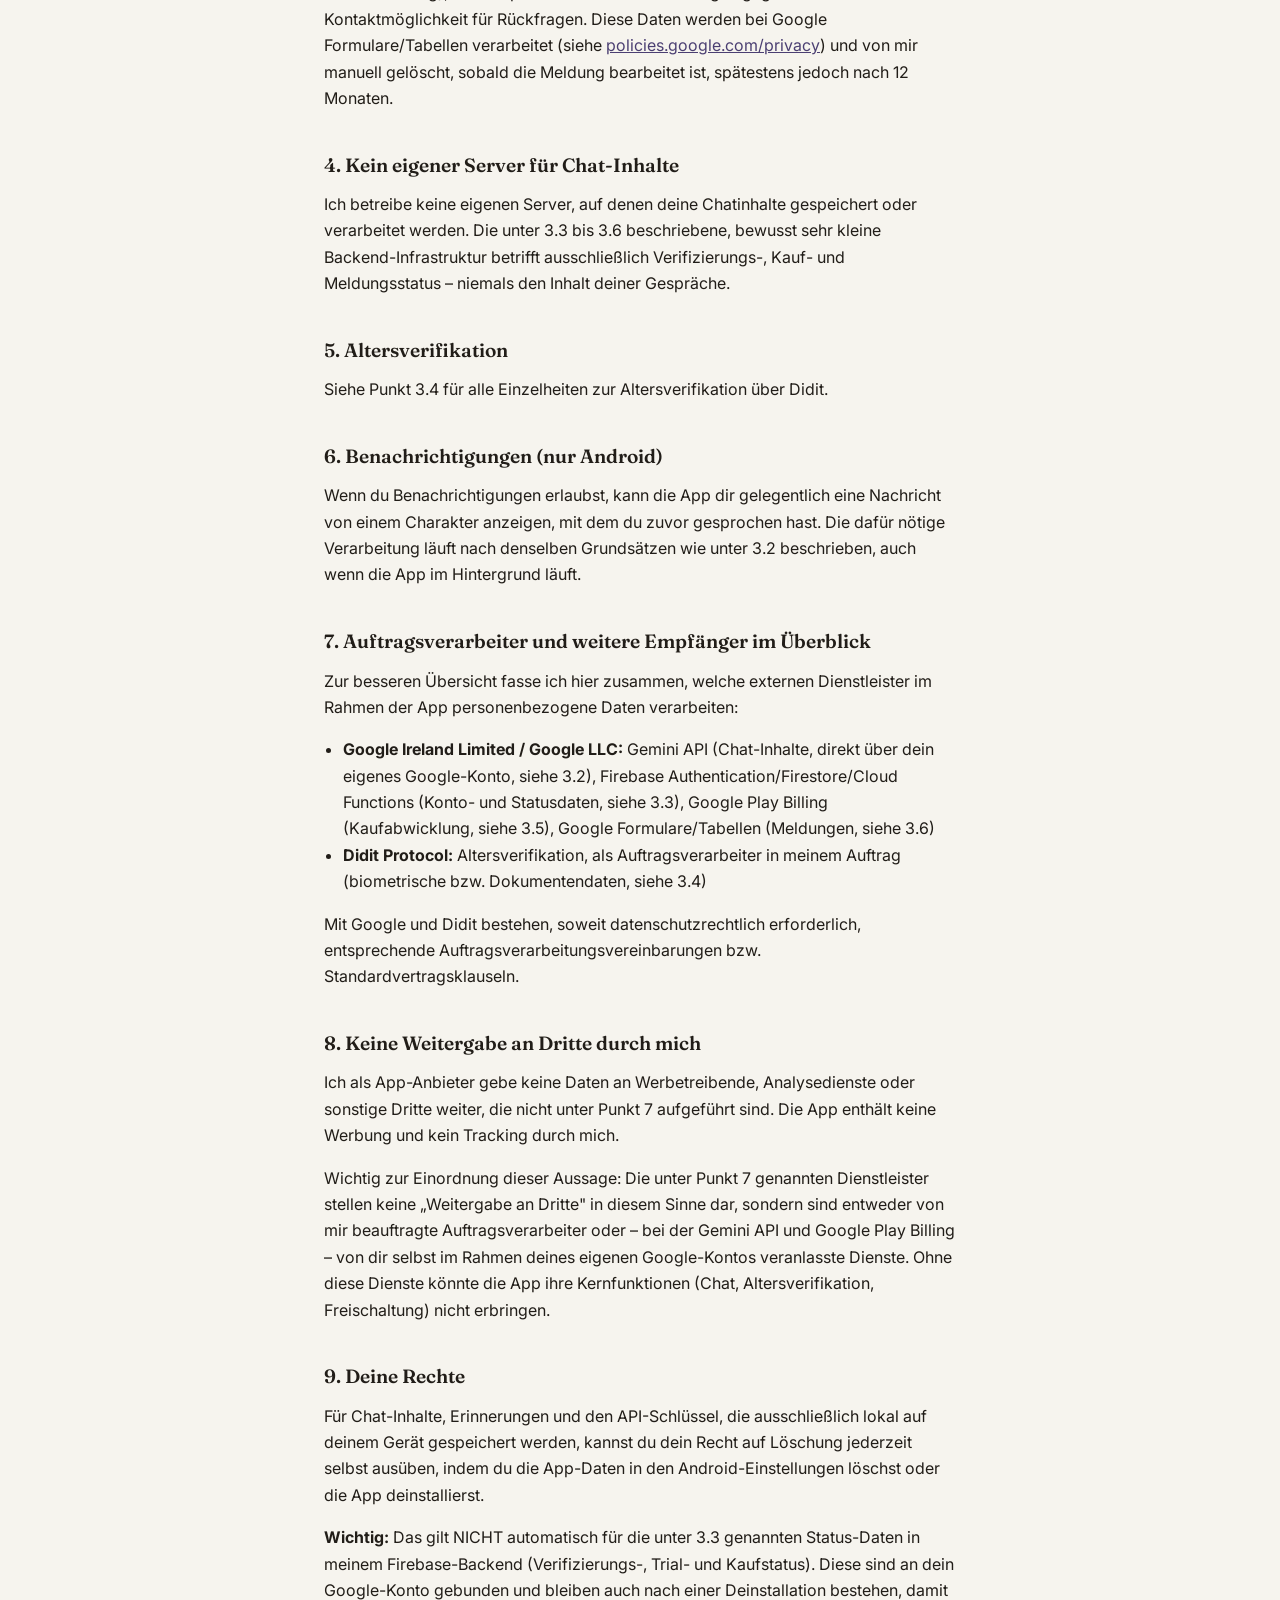
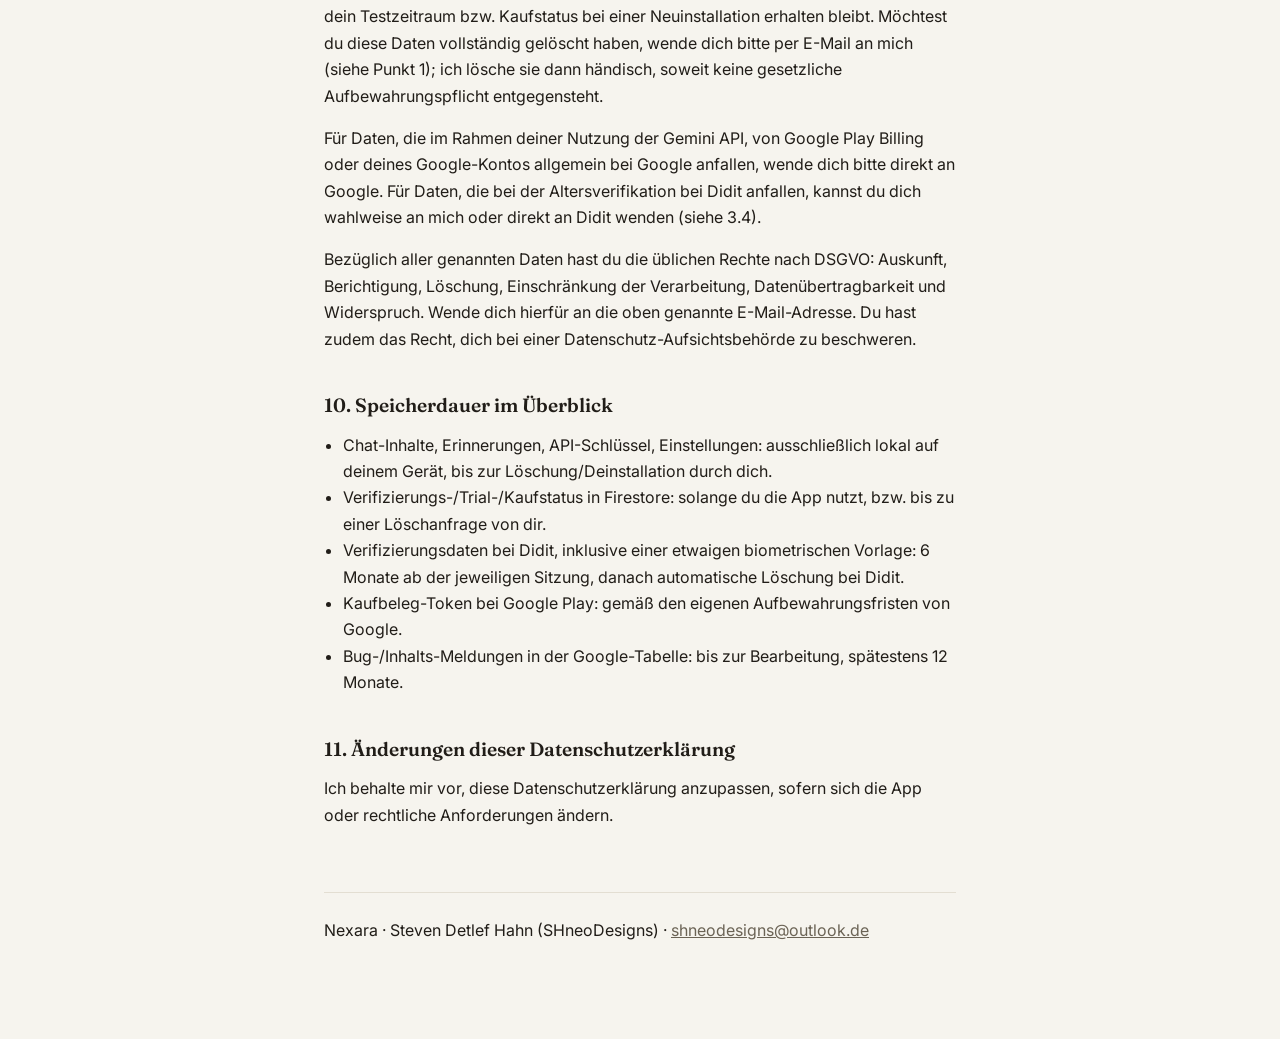
==== commit c8a6c60d: "Datenschutzerklärung auf Didit-Verifikation, Firebase-Backend, Play Billing und Meldefunktionen aktu" ====
--- a/datenschutz.html
+++ b/datenschutz.html
@@ -25,7 +25,7 @@
 
   <main>
     <h1>Datenschutzerklärung</h1>
-    <p class="meta">Stand: September 2026</p>
+    <p class="meta">Stand: 17. September 2026</p>
 
     <h2>1. Verantwortlicher</h2>
     <p>Verantwortlicher im Sinne der Datenschutz-Grundverordnung (DSGVO) ist:</p>
@@ -38,8 +38,9 @@
       E-Mail: <a href="mailto:shneodesigns@outlook.de">shneodesigns@outlook.de</a>
     </p>
 
-    <h2>2. Grundprinzip der App: Lokal-only / BYOK</h2>
-    <p>Nexara ist bewusst so gebaut, dass so wenig personenbezogene Daten wie möglich über mich als Anbieter laufen. Die App nutzt ein „Bring Your Own Key"-Prinzip (BYOK): Du richtest einen eigenen, kostenlosen Zugang zu Googles KI-Dienst (Gemini API) über dein eigenes Google-Konto ein. Deine Chat-Nachrichten werden direkt von deinem Gerät an Google gesendet – sie laufen zu keinem Zeitpunkt über eigene Server von mir, und ich habe keinerlei Einblick in deine Gespräche.</p>
+    <h2>2. Grundprinzip der App</h2>
+    <p>Nexara ist bewusst so gebaut, dass so wenig personenbezogene Daten wie möglich über mich als Anbieter laufen. Für die eigentlichen Chat-Inhalte gilt weiterhin ein „Bring Your Own Key"-Prinzip (BYOK): Du richtest einen eigenen, kostenlosen Zugang zu Googles KI-Dienst (Gemini API) über dein eigenes Google-Konto ein. Deine Chat-Nachrichten werden direkt von deinem Gerät an Google gesendet – sie laufen zu keinem Zeitpunkt über eigene Server von mir, und ich habe keinerlei Einblick in deine Gespräche.</p>
+    <p>Für drei klar abgegrenzte Nebenfunktionen – Altersverifikation, den einmaligen Freischalt-Kauf und die Wiedererkennung deines Kontos über Geräte hinweg – betreibe ich seit September 2026 ein sehr kleines eigenes Backend (Google Firebase, siehe Punkt 3.3). Dieses Backend sieht und speichert zu keinem Zeitpunkt deine Chat-Inhalte, sondern ausschließlich die dafür nötigen Status-Informationen (siehe unten).</p>
 
     <h2>3. Welche Daten wo verarbeitet werden</h2>
     <p><strong>3.1 Direkt auf deinem Gerät</strong> (lokal gespeichert, verlassen dein Gerät nicht)</p>
@@ -47,10 +48,10 @@
       <li>Dein Gemini-API-Schlüssel</li>
       <li>Deine Chatverläufe mit den Charakteren</li>
       <li>Gespeicherte „Erinnerungen" (vom Sprachmodell erkannte, für die Beziehung relevante Informationen aus deinen Gesprächen)</li>
-      <li>Dein bestätigtes Geburtsdatum (zur Alterskontrolle, siehe Punkt 5)</li>
       <li>App-Einstellungen (z. B. ausgewählter Charakter)</li>
+      <li>Ein lokaler Zwischenspeicher deines Verifizierungs-/Testzeitraum-/Kaufstatus (reine Kopie der Werte aus Punkt 3.3, damit die App auch offline sofort etwas anzeigen kann)</li>
     </ul>
-    <p>Diese Daten werden mit der Funktion „SharedPreferences" von Android lokal auf deinem Gerät gespeichert. Sie werden nicht an mich übertragen. Deinstallierst du die App oder löschst du die App-Daten, werden sie unwiderruflich gelöscht.</p>
+    <p>Diese Daten werden mit der Funktion „SharedPreferences" von Android lokal auf deinem Gerät gespeichert. Sie werden nicht an mich übertragen. Deinstallierst du die App oder löschst du die App-Daten, werden sie unwiderruflich gelöscht. Über die Backup-Funktion in den Einstellungen kannst du Chatverläufe und Erinnerungen zusätzlich freiwillig als einzelne Datei exportieren und selbst sichern – auch dieser Export läuft ausschließlich über die von dir gewählte Speicherstelle, nicht über mich.</p>
 
     <p><strong>3.2 Bei Google (Gemini API), wenn du eine Nachricht sendest</strong></p>
     <p>Jede Nachricht, die du in einem Chat abschickst, wird direkt von deinem Gerät an die Google-Server (Gemini API) übertragen, verarbeitet und die Antwort direkt an dein Gerät zurückgesendet. Rechtsgrundlage hierfür ist dein eigenes Vertragsverhältnis mit Google im Rahmen deines Google-Kontos – nicht ein Vertrag mit mir. Es gelten die Datenschutzbestimmungen von Google: <a href="https://policies.google.com/privacy" target="_blank" rel="noopener">policies.google.com/privacy</a></p>
@@ -63,30 +64,70 @@
     </ul>
     <p>Stuft bereits einer der rein lokalen Filter oder die erste Sicherheitsprüfung eine Nachricht als kritisch ein, unterbleiben die jeweils nachfolgenden Anfragen – die App zeigt dann stattdessen eine vorformulierte, lokal hinterlegte Ausweich- bzw. Hinweisantwort an, ohne dass dafür weiterer Kontakt zu Gemini nötig ist.</p>
     <p>Bei proaktiven Hintergrund-Nachrichten (siehe Punkt 6) kommt eine weitere, unabhängige Gemini-Anfrage hinzu, die nach denselben Grundsätzen abläuft.</p>
+    <p>Bei kostenloser Nutzung der Gemini API können laut Google Gesprächsinhalte zur Verbesserung von Googles eigenen Diensten verwendet werden. Wer das nicht möchte, kann dies über eine kostenpflichtige Google-Cloud-Stufe ändern. Ich als App-Anbieter habe hierauf keinen Einfluss und erhalte selbst keinen Zugriff auf diese Daten.</p>
 
-    <p>Bei kostenloser Nutzung der Gemini API können laut Google Gesprächsinhalte zur Verbesserung von Googles eigenen Diensten verwendet werden. Wer das nicht möchte, kann dies über eine kostenpflichtige Google-Cloud-Stufe ändern (siehe Google-Dokumentation). Ich als App-Anbieter habe hierauf keinen Einfluss und erhalte selbst keinen Zugriff auf diese Daten.</p>
+    <p><strong>3.3 Firebase-Backend (Google-Anmeldung, Firestore, Cloud Functions)</strong></p>
+    <p>Um deinen Testzeitraum, deinen Kaufstatus und deine Altersverifizierung geräteunabhängig wiederzuerkennen (z. B. nach einer Neuinstallation oder auf einem zweiten Gerät), meldest du dich beim Nutzen der entsprechenden Funktionen mit demselben Google-Konto an, das du ohnehin für den Gemini-API-Schlüssel nutzt (Firebase Authentication / Google-Anmeldung). Daraus entsteht eine feste, für sich genommen nicht aussagekräftige Kontokennung („uid").</p>
+    <p>Unter dieser Kennung speichere ich in einer Firestore-Datenbank (Google Cloud, Serverstandort Europa/Frankfurt, Region „europe-west3") ausschließlich:</p>
+    <ul>
+      <li>ob dein Alter erfolgreich verifiziert wurde, und wann</li>
+      <li>den Beginn deines 14-tägigen Testzeitraums</li>
+      <li>ob du den einmaligen Freischalt-Kauf getätigt hast, wann, und den zugehörigen Kaufbeleg-Token von Google Play (siehe 3.5)</li>
+      <li>während einer laufenden Altersverifizierung vorübergehend: die Zuordnung deiner Didit-Sitzungs-ID zu deiner uid (siehe 3.4), damit ausschließlich du selbst dich über diese Sitzung freischalten kannst</li>
+    </ul>
+    <p>Diese Werte werden ausschließlich über eigene, kleine Server-Funktionen (Firebase Cloud Functions) geschrieben, nie direkt von der App aus – so kann sich niemand, auch nicht über eine veränderte App, selbst fälschlich als verifiziert oder als zahlender Nutzer eintragen. Deine Chat-Inhalte, Erinnerungen oder dein API-Schlüssel werden zu keinem Zeitpunkt an dieses Backend übertragen oder dort gespeichert. Rechtsgrundlage ist die Erfüllung des Nutzungsvertrags mit dir (Art. 6 Abs. 1 lit. b DSGVO) sowie, für die Altersverifikation, die Erfüllung meiner rechtlichen Pflicht als Anbieter einer App mit Inhalten für Erwachsene (Art. 6 Abs. 1 lit. c DSGVO i. V. m. Jugendmedienschutz-Staatsvertrag).</p>
 
-    <h2>4. Keine eigene Serverinfrastruktur</h2>
-    <p>Ich betreibe keine eigenen Server, auf denen deine Chatinhalte gespeichert oder verarbeitet werden. Es findet keine Übermittlung deiner Nachrichten an mich statt.</p>
+    <p><strong>3.4 Altersverifikation über Didit</strong></p>
+    <p>Seit September 2026 prüfe ich dein Alter nicht mehr per bloßer Selbstauskunft, sondern über den spezialisierten Verifizierungsdienstleister Didit (Didit Protocol). Du hast dabei die Wahl zwischen zwei Methoden:</p>
+    <ul>
+      <li><strong>Live-Gesichtsscan</strong> (Selfie mit Lebenderkennung): Didit verarbeitet dabei ein Selfie-Bild bzw. eine kurze Aufnahme deines Gesichts inklusive Prüfung auf ein echtes, live aufgenommenes Gesicht (Anti-Spoofing) und schätzt daraus dein Alter. Hierbei werden biometrische Daten im Sinne von Art. 9 DSGVO verarbeitet.</li>
+      <li><strong>Ausweisdokument-Foto:</strong> Didit verarbeitet ein Foto deines Ausweisdokuments (z. B. Personalausweis) und liest daraus dein tatsächliches Geburtsdatum aus, statt es zu schätzen. Auf Geräten ohne Kamera für den Live-Scan (z. B. manche Windows-Geräte) steht ausschließlich dieser Weg zur Verfügung.</li>
+    </ul>
+    <p>Diese Aufnahme läuft technisch direkt zwischen deinem Gerät und Didit; sie geht nicht über meine eigenen Server. Ich erhalte von Didit selbst niemals das Bild, das Video oder das ausgelesene Geburtsdatum, sondern über eine serverseitige Abfrage ausschließlich das Ergebnis „bestanden" oder „nicht bestanden" (siehe 3.3). Didit agiert dabei als Auftragsverarbeiter in meinem Auftrag (Art. 28 DSGVO) und daneben, für eng begrenzte eigene Zwecke wie Betrugsprävention oder eigene rechtliche Pflichten, als eigenständiger Verantwortlicher. Details findest du in Didits eigenem Verifizierungs-Datenschutzhinweis: <a href="https://didit.me/terms/verification-privacy-notice/" target="_blank" rel="noopener">didit.me/terms/verification-privacy-notice</a> sowie in Didits allgemeiner Datenschutzerklärung: <a href="https://didit.me/terms/privacy-policy/" target="_blank" rel="noopener">didit.me/terms/privacy-policy</a></p>
+    <p>Rechtsgrundlage für die Verarbeitung deiner biometrischen Daten beim Gesichtsscan ist deine ausdrückliche Einwilligung (Art. 9 Abs. 2 lit. a DSGVO), die du durch das aktive Starten des Scans nach der vorherigen Erläuterung in der App erteilst; alternativ kannst du jederzeit stattdessen den Dokumenten-Weg wählen, bei dem keine biometrischen Daten verarbeitet werden. Für die Altersverifikation insgesamt ist zusätzliche Rechtsgrundlage meine rechtliche Pflicht als Anbieter (Art. 6 Abs. 1 lit. c DSGVO i. V. m. Jugendmedienschutz-Staatsvertrag).</p>
+    <p><strong>Speicherdauer bei Didit:</strong> Ich habe die Aufbewahrungsdauer bei Didit auf 6 Monate ab der jeweiligen Sitzung begrenzt; danach werden die Sitzungsdaten inklusive einer etwaigen biometrischen Vorlage bei Didit automatisch und dauerhaft gelöscht. Eine vorzeitige Löschung kannst du jederzeit formlos bei mir per E-Mail anfragen.</p>
+
+    <p><strong>3.5 Google Play Billing (einmaliger Freischalt-Kauf)</strong></p>
+    <p>Wenn du nach Ablauf des 14-tägigen Testzeitraums die App per Einmalkauf dauerhaft freischaltest, läuft die Zahlung ausschließlich über Google Play Billing – ich erhalte zu keinem Zeitpunkt deine Zahlungsdaten (z. B. Kartennummer). Nach dem Kauf übermittelt die App den von Google ausgestellten Kaufbeleg-Token an meine Cloud Function, die diesen server-zu-server bei Google auf Gültigkeit prüft und danach deinen Freischalt-Status in Firestore speichert (siehe 3.3). Es gelten zusätzlich die Nutzungsbedingungen von Google Play: <a href="https://play.google.com/about/play-terms/" target="_blank" rel="noopener">play.google.com/about/play-terms</a> sowie die Datenschutzerklärung von Google: <a href="https://policies.google.com/privacy" target="_blank" rel="noopener">policies.google.com/privacy</a></p>
+    <p><strong>3.6 Fehler- und Inhalts-Meldungen (Google Formulare)</strong></p>
+    <p>Über „Bug melden" (Einstellungen) und die Melde-Funktion bei einzelnen KI-Antworten kannst du mir Probleme direkt aus der App melden. Diese Meldungen werden per HTTP-Anfrage an ein Google-Formular übermittelt und landen automatisch in einer Google-Tabelle, auf die ausschließlich ich Zugriff habe. Enthalten sind: dein Beschreibungstext, bei Bug-Meldungen automatisch ermittelte technische Geräte-/Plattforminformationen (Betriebssystem und Version, keine Gerätekennung), sowie optional eine von dir freiwillig angegebene Kontaktmöglichkeit für Rückfragen. Diese Daten werden bei Google Formulare/Tabellen verarbeitet (siehe <a href="https://policies.google.com/privacy" target="_blank" rel="noopener">policies.google.com/privacy</a>) und von mir manuell gelöscht, sobald die Meldung bearbeitet ist, spätestens jedoch nach 12 Monaten.</p>
+
+    <h2>4. Kein eigener Server für Chat-Inhalte</h2>
+    <p>Ich betreibe keine eigenen Server, auf denen deine Chatinhalte gespeichert oder verarbeitet werden. Die unter 3.3 bis 3.6 beschriebene, bewusst sehr kleine Backend-Infrastruktur betrifft ausschließlich Verifizierungs-, Kauf- und Meldungsstatus – niemals den Inhalt deiner Gespräche.</p>
 
     <h2>5. Altersverifikation</h2>
-    <p>Beim ersten Start der App wirst du gebeten, dein Geburtsdatum anzugeben, um sicherzustellen, dass du mindestens 18 Jahre alt bist. Diese Angabe erfolgt als reine Selbstauskunft ohne externe technische Verifikation und wird ausschließlich lokal auf deinem Gerät gespeichert.</p>
+    <p>Siehe Punkt 3.4 für alle Einzelheiten zur Altersverifikation über Didit.</p>
+    <h2>6. Benachrichtigungen (nur Android)</h2>
+    <p>Wenn du Benachrichtigungen erlaubst, kann die App dir gelegentlich eine Nachricht von einem Charakter anzeigen, mit dem du zuvor gesprochen hast. Die dafür nötige Verarbeitung läuft nach denselben Grundsätzen wie unter 3.2 beschrieben, auch wenn die App im Hintergrund läuft.</p>
 
-    <h2>6. Benachrichtigungen (nur Android)</h2>
-    <p>Wenn du Benachrichtigungen erlaubst, kann die App dir gelegentlich eine Nachricht von einem Charakter anzeigen, mit dem du zuvor gesprochen hast (sogenannte Proaktivität). Die dafür nötige Verarbeitung (Anfrage an die Gemini API) läuft nach denselben Grundsätzen wie unter Punkt 3.2 beschrieben, auch wenn die App im Hintergrund läuft.</p>
+    <h2>7. Auftragsverarbeiter und weitere Empfänger im Überblick</h2>
+    <p>Zur besseren Übersicht fasse ich hier zusammen, welche externen Dienstleister im Rahmen der App personenbezogene Daten verarbeiten:</p>
+    <ul>
+      <li><strong>Google Ireland Limited / Google LLC:</strong> Gemini API (Chat-Inhalte, direkt über dein eigenes Google-Konto, siehe 3.2), Firebase Authentication/Firestore/Cloud Functions (Konto- und Statusdaten, siehe 3.3), Google Play Billing (Kaufabwicklung, siehe 3.5), Google Formulare/Tabellen (Meldungen, siehe 3.6)</li>
+      <li><strong>Didit Protocol:</strong> Altersverifikation, als Auftragsverarbeiter in meinem Auftrag (biometrische bzw. Dokumentendaten, siehe 3.4)</li>
+    </ul>
+    <p>Mit Google und Didit bestehen, soweit datenschutzrechtlich erforderlich, entsprechende Auftragsverarbeitungsvereinbarungen bzw. Standardvertragsklauseln.</p>
+    <h2>8. Keine Weitergabe an Dritte durch mich</h2>
+    <p>Ich als App-Anbieter gebe keine Daten an Werbetreibende, Analysedienste oder sonstige Dritte weiter, die nicht unter Punkt 7 aufgeführt sind. Die App enthält keine Werbung und kein Tracking durch mich.</p>
+    <p>Wichtig zur Einordnung dieser Aussage: Die unter Punkt 7 genannten Dienstleister stellen keine „Weitergabe an Dritte" in diesem Sinne dar, sondern sind entweder von mir beauftragte Auftragsverarbeiter oder – bei der Gemini API und Google Play Billing – von dir selbst im Rahmen deines eigenen Google-Kontos veranlasste Dienste. Ohne diese Dienste könnte die App ihre Kernfunktionen (Chat, Altersverifikation, Freischaltung) nicht erbringen.</p>
 
-    <h2>7. Keine Weitergabe an Dritte durch mich</h2>
-    <p>Ich als App-Anbieter gebe keine Daten an Werbetreibende, Analysedienste oder sonstige Dritte weiter. Die App enthält keine Werbung und kein Tracking durch mich.</p>
-    <p><strong>Wichtig zur Einordnung dieser Aussage:</strong> Sie bezieht sich auf eine Weitergabe durch mich als Anbieter – wie unter Punkt 4 beschrieben, betreibe ich keine eigenen Server, über die deine Daten laufen könnten, und es gibt daher auch nichts, was ich weitergeben könnte. Das ist etwas anderes als die unter Punkt 3.2 beschriebene direkte Übertragung deiner Nachrichten an Google (Gemini API): Diese Übertragung ist eine zwingende Kernfunktion der App, läuft direkt von deinem Gerät zu Google im Rahmen deines eigenen Google-Kontos und stellt keine „Weitergabe durch mich" dar, sondern eine von dir selbst veranlasste Nutzung eines Google-Dienstes mit deinem eigenen API-Schlüssel. Ohne diese direkte Übertragung an Google könnte die App grundsätzlich nicht funktionieren.</p>
+    <h2>9. Deine Rechte</h2>
+    <p>Für Chat-Inhalte, Erinnerungen und den API-Schlüssel, die ausschließlich lokal auf deinem Gerät gespeichert werden, kannst du dein Recht auf Löschung jederzeit selbst ausüben, indem du die App-Daten in den Android-Einstellungen löschst oder die App deinstallierst.</p>
+    <p><strong>Wichtig:</strong> Das gilt NICHT automatisch für die unter 3.3 genannten Status-Daten in meinem Firebase-Backend (Verifizierungs-, Trial- und Kaufstatus). Diese sind an dein Google-Konto gebunden und bleiben auch nach einer Deinstallation bestehen, damit dein Testzeitraum bzw. Kaufstatus bei einer Neuinstallation erhalten bleibt. Möchtest du diese Daten vollständig gelöscht haben, wende dich bitte per E-Mail an mich (siehe Punkt 1); ich lösche sie dann händisch, soweit keine gesetzliche Aufbewahrungspflicht entgegensteht.</p>
+    <p>Für Daten, die im Rahmen deiner Nutzung der Gemini API, von Google Play Billing oder deines Google-Kontos allgemein bei Google anfallen, wende dich bitte direkt an Google. Für Daten, die bei der Altersverifikation bei Didit anfallen, kannst du dich wahlweise an mich oder direkt an Didit wenden (siehe 3.4).</p>
+    <p>Bezüglich aller genannten Daten hast du die üblichen Rechte nach DSGVO: Auskunft, Berichtigung, Löschung, Einschränkung der Verarbeitung, Datenübertragbarkeit und Widerspruch. Wende dich hierfür an die oben genannte E-Mail-Adresse. Du hast zudem das Recht, dich bei einer Datenschutz-Aufsichtsbehörde zu beschweren.</p>
+    <h2>10. Speicherdauer im Überblick</h2>
+    <ul>
+      <li>Chat-Inhalte, Erinnerungen, API-Schlüssel, Einstellungen: ausschließlich lokal auf deinem Gerät, bis zur Löschung/Deinstallation durch dich.</li>
+      <li>Verifizierungs-/Trial-/Kaufstatus in Firestore: solange du die App nutzt, bzw. bis zu einer Löschanfrage von dir.</li>
+      <li>Verifizierungsdaten bei Didit, inklusive einer etwaigen biometrischen Vorlage: 6 Monate ab der jeweiligen Sitzung, danach automatische Löschung bei Didit.</li>
+      <li>Kaufbeleg-Token bei Google Play: gemäß den eigenen Aufbewahrungsfristen von Google.</li>
+      <li>Bug-/Inhalts-Meldungen in der Google-Tabelle: bis zur Bearbeitung, spätestens 12 Monate.</li>
+    </ul>
 
-    <h2>8. Deine Rechte</h2>
-    <p>Da sämtliche personenbezogenen Chat- und Nutzungsdaten ausschließlich lokal auf deinem Gerät gespeichert werden, kannst du dein Recht auf Löschung selbst jederzeit ausüben, indem du die App-Daten in den Android-Einstellungen löschst oder die App deinstallierst.</p>
-    <p>Für Daten, die im Rahmen deiner Nutzung der Gemini API bei Google anfallen, wende dich bitte direkt an Google bzw. nutze die von Google bereitgestellten Auskunfts- und Löschmöglichkeiten in deinem Google-Konto.</p>
-    <p>Bezüglich der wenigen Daten, die ich selbst erhalten könnte (z. B. wenn du mich per E-Mail kontaktierst), hast du die üblichen Rechte nach DSGVO: Auskunft (Art. 15), Berichtigung (Art. 16), Löschung (Art. 17), Einschränkung der Verarbeitung (Art. 18), Datenübertragbarkeit (Art. 20) und Widerspruch (Art. 21). Wende dich hierfür an die oben genannte E-Mail-Adresse.</p>
-    <p>Du hast zudem das Recht, dich bei einer Datenschutz-Aufsichtsbehörde zu beschweren.</p>
+    <h2>11. Änderungen dieser Datenschutzerklärung</h2>
+    <p>Ich behalte mir vor, diese Datenschutzerklärung anzupassen, sofern sich die App oder rechtliche Anforderungen ändern.</p>
 
-    <h2>9. Änderungen dieser Datenschutzerklärung</h2>
-    <p>Ich behalte mir vor, diese Datenschutzerklärung anzupassen, sofern sich die App oder rechtliche Anforderungen ändern. Die jeweils aktuelle Fassung ist innerhalb der App sowie unter dem in der App angegebenen Link abrufbar.</p>
   </main>
 
   <footer class="site">
